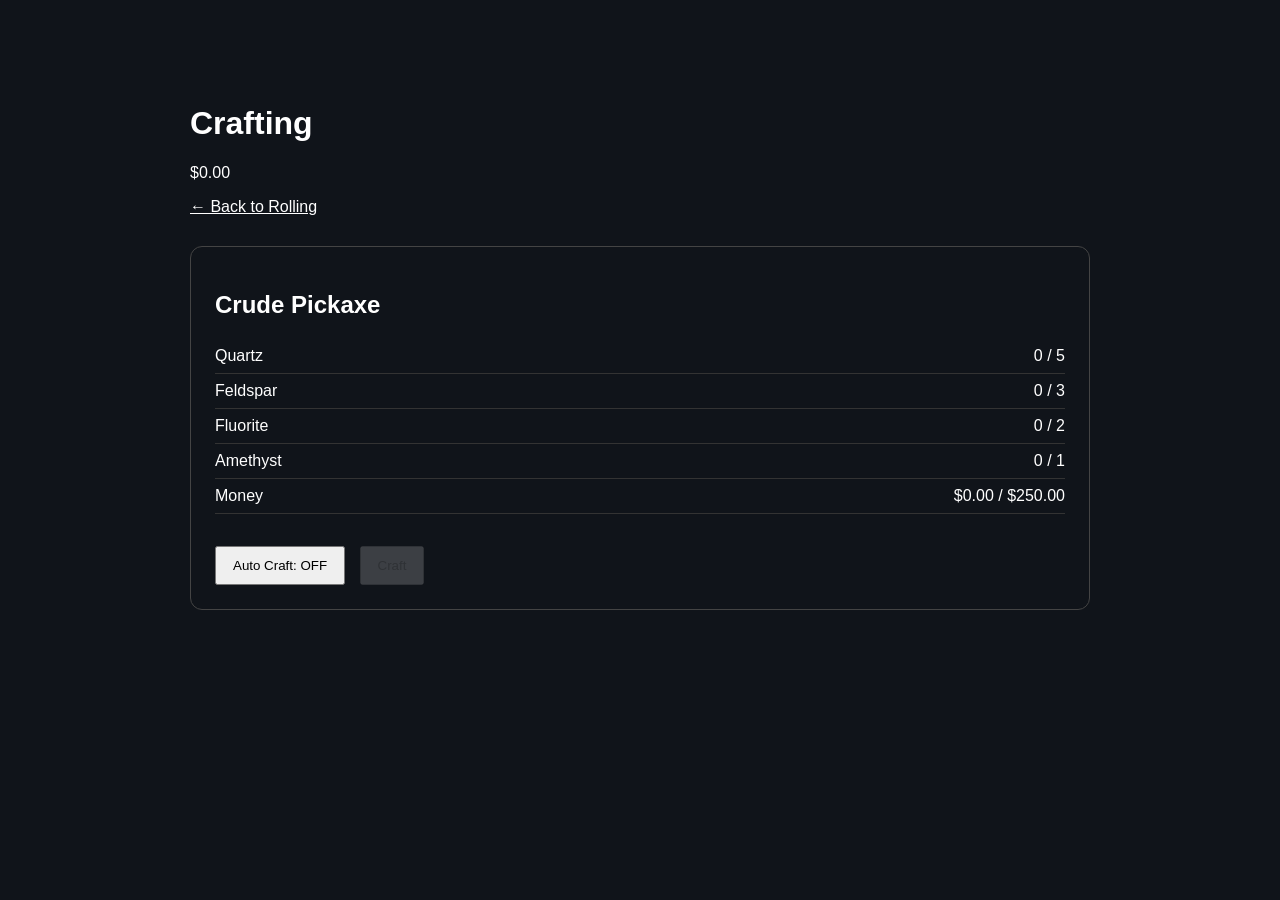
==== crafting/index.html @ 13b70d7c "fixed fetching bugs" ====
<!DOCTYPE html>
<html lang="en">
<head>
  <meta charset="UTF-8">
  <meta name="viewport" content="width=device-width, initial-scale=1.0">
  <title>Crafting - Gem Incremental</title>
  <link rel="stylesheet" href="/crafting/crafting.css">
</head>

<body>
  <main class="crafting-page">
    <h1>Crafting</h1>

    <p id="money">$0.00</p>

    <a href="/">← Back to Rolling</a>

    <div id="recipeList" class="recipe-list"></div>
  </main>

  <script type="module" src="/crafting/crafting.js"></script>
</body>
</html>
---- crafting/crafting.css ----
body {
  margin: 0;
  font-family: Arial, sans-serif;
  background: #10141a;
  color: white;
}

.crafting-page {
  max-width: 900px;
  margin: 60px auto;
  padding: 24px;
}

.crafting-page a {
  color: white;
}

.recipe-list {
  margin-top: 30px;
}

.recipe-card {
  border: 1px solid #444;
  border-radius: 12px;
  padding: 24px;
  margin-bottom: 20px;
}

.requirements {
  margin: 20px 0;
}

.requirement {
  display: flex;
  justify-content: space-between;
  padding: 8px 0;
  border-bottom: 1px solid #333;
}

.recipe-card button {
  margin-right: 10px;
  margin-top: 12px;
  padding: 10px 16px;
  cursor: pointer;
}

.craft-button:disabled {
  cursor: not-allowed;
  opacity: 0.5;
}
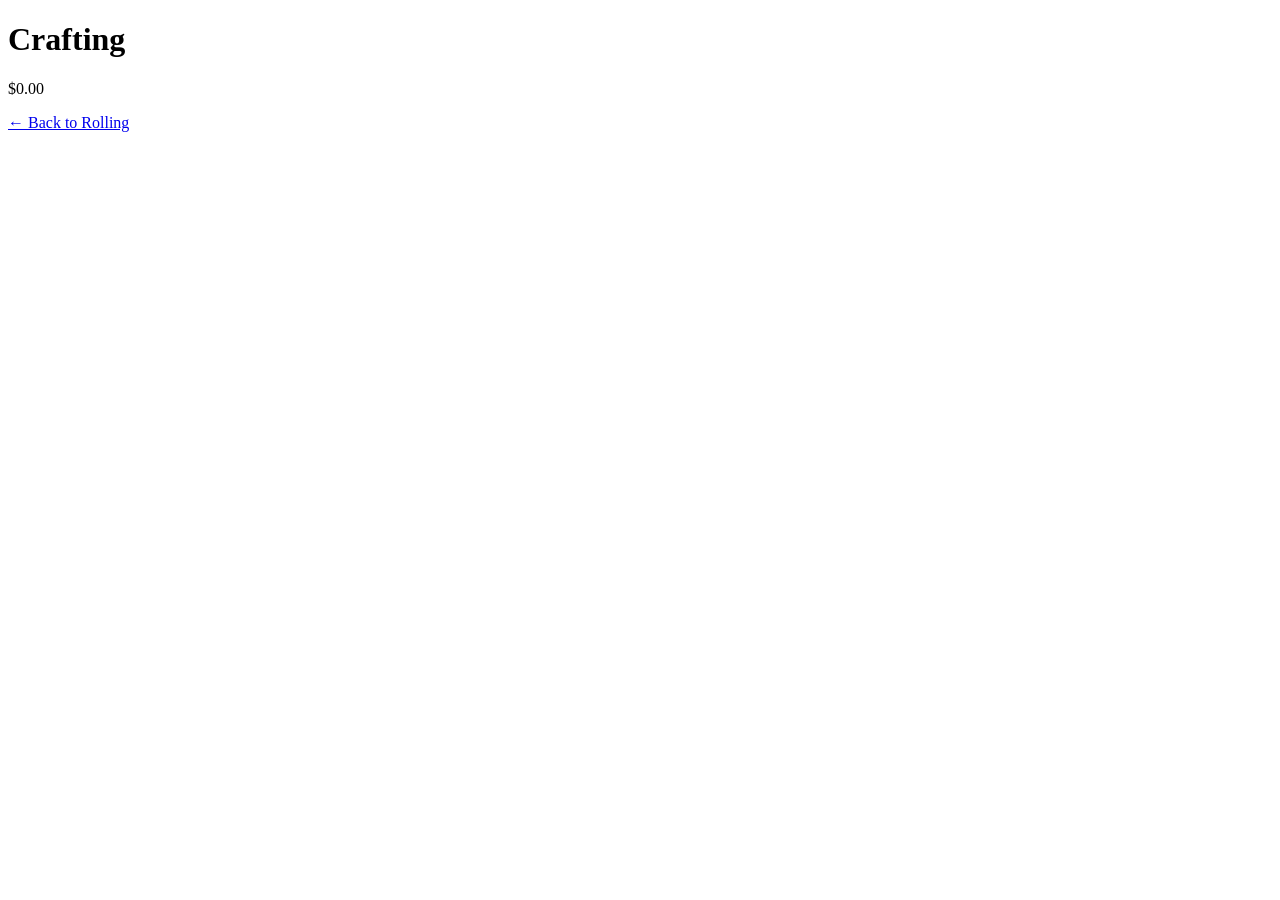
==== commit 15964e6b: "URL fixes again" ====
--- a/crafting/index.html
+++ b/crafting/index.html
@@ -3,8 +3,9 @@
 <head>
   <meta charset="UTF-8">
   <meta name="viewport" content="width=device-width, initial-scale=1.0">
+  <link rel="icon" type="image/x-icon" href="../src/assets/favicon.ico">
   <title>Crafting - Gem Incremental</title>
-  <link rel="stylesheet" href="/crafting/crafting.css">
+  <link rel="stylesheet" href="./crafting/crafting.css">
 </head>
 
 <body>
@@ -13,11 +14,11 @@
 
     <p id="money">$0.00</p>
 
-    <a href="/">← Back to Rolling</a>
+    <a href="../index.html">← Back to Rolling</a>
 
     <div id="recipeList" class="recipe-list"></div>
   </main>
 
-  <script type="module" src="/crafting/crafting.js"></script>
+  <script type="module" src="../crafting.js"></script>
 </body>
 </html>
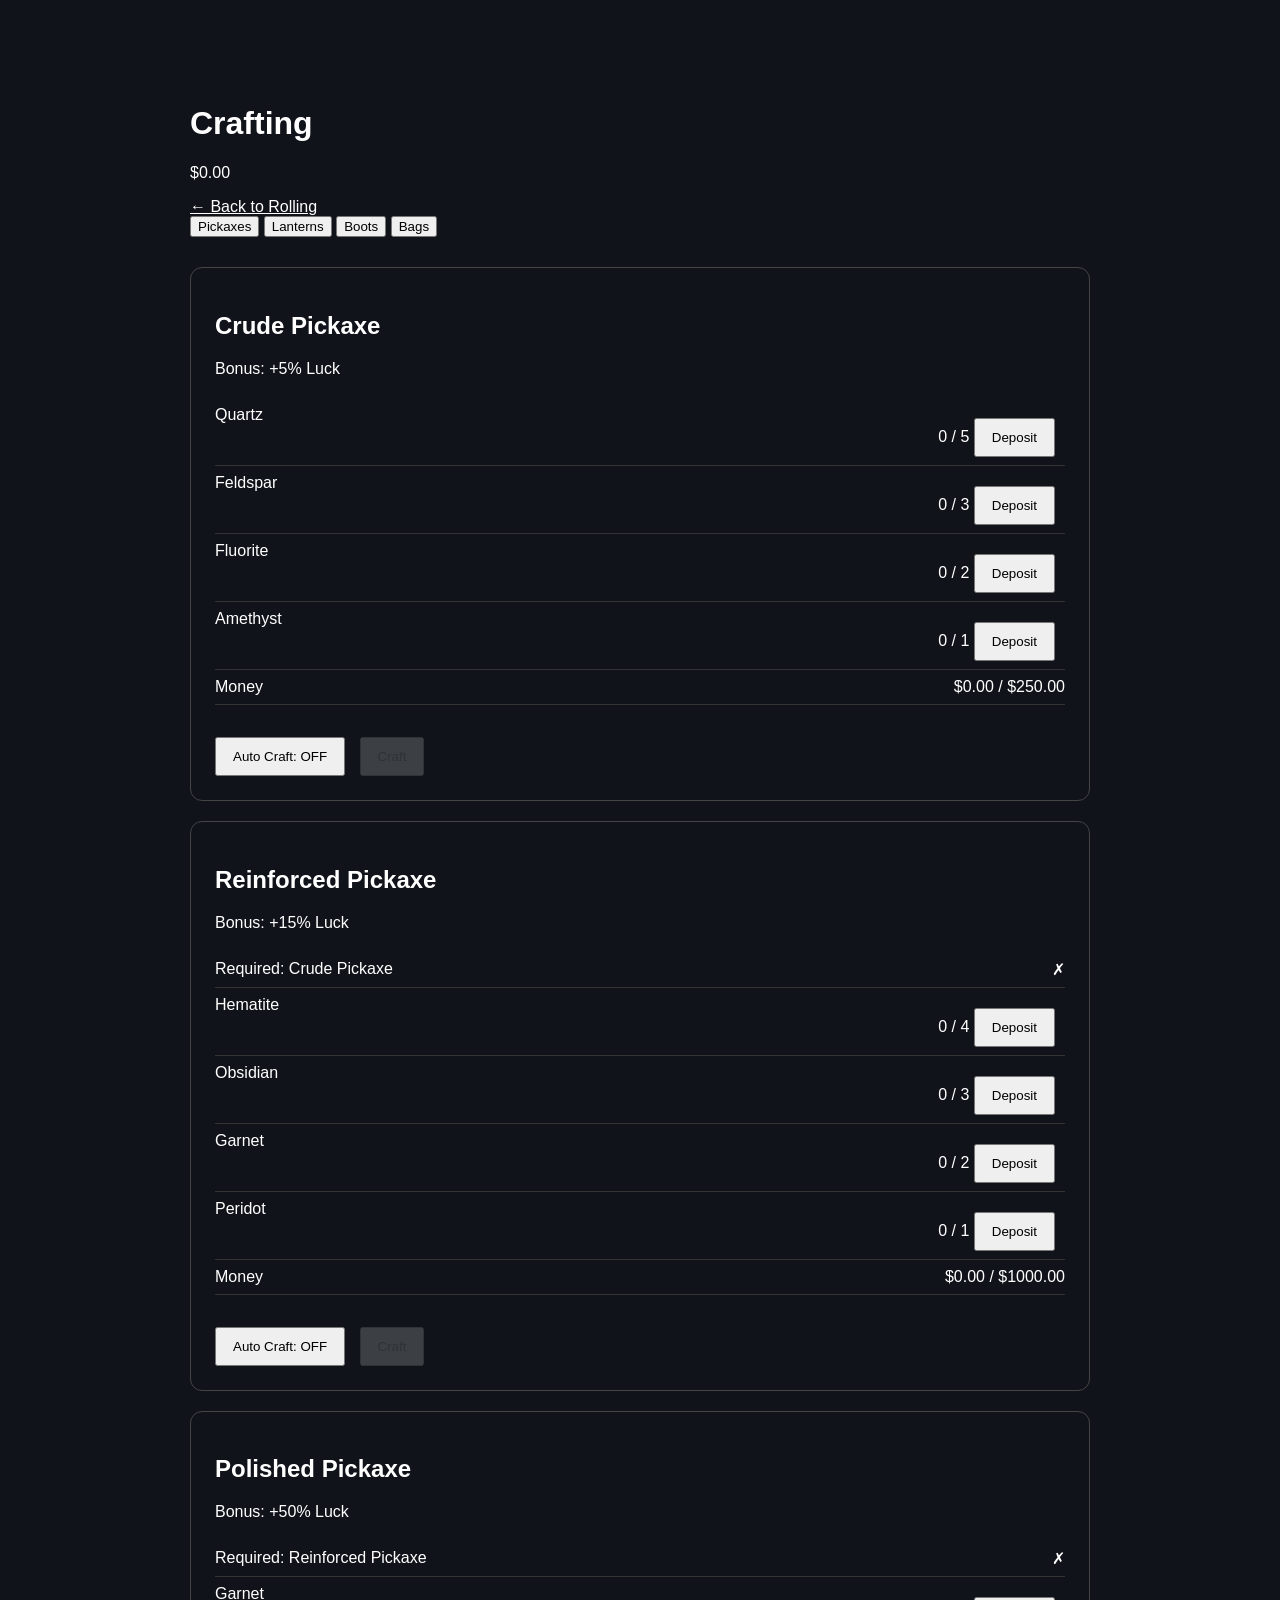
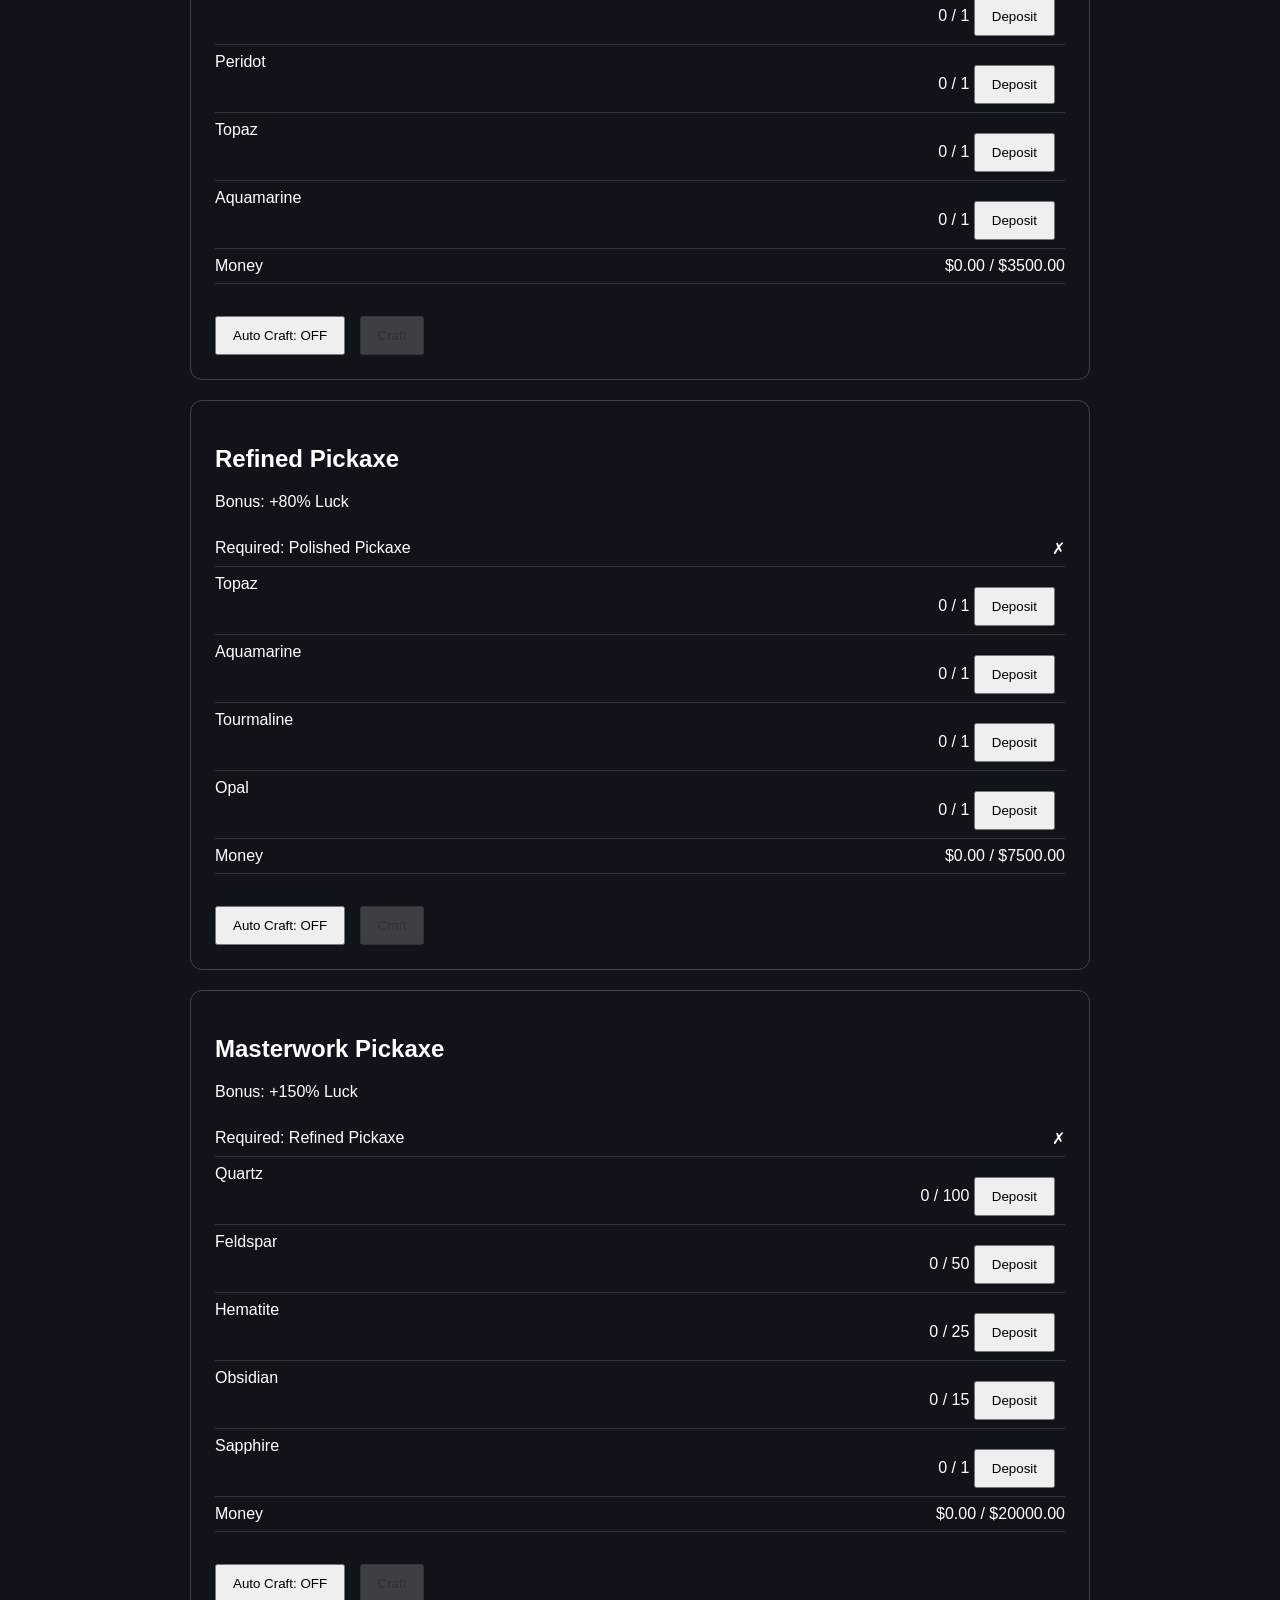
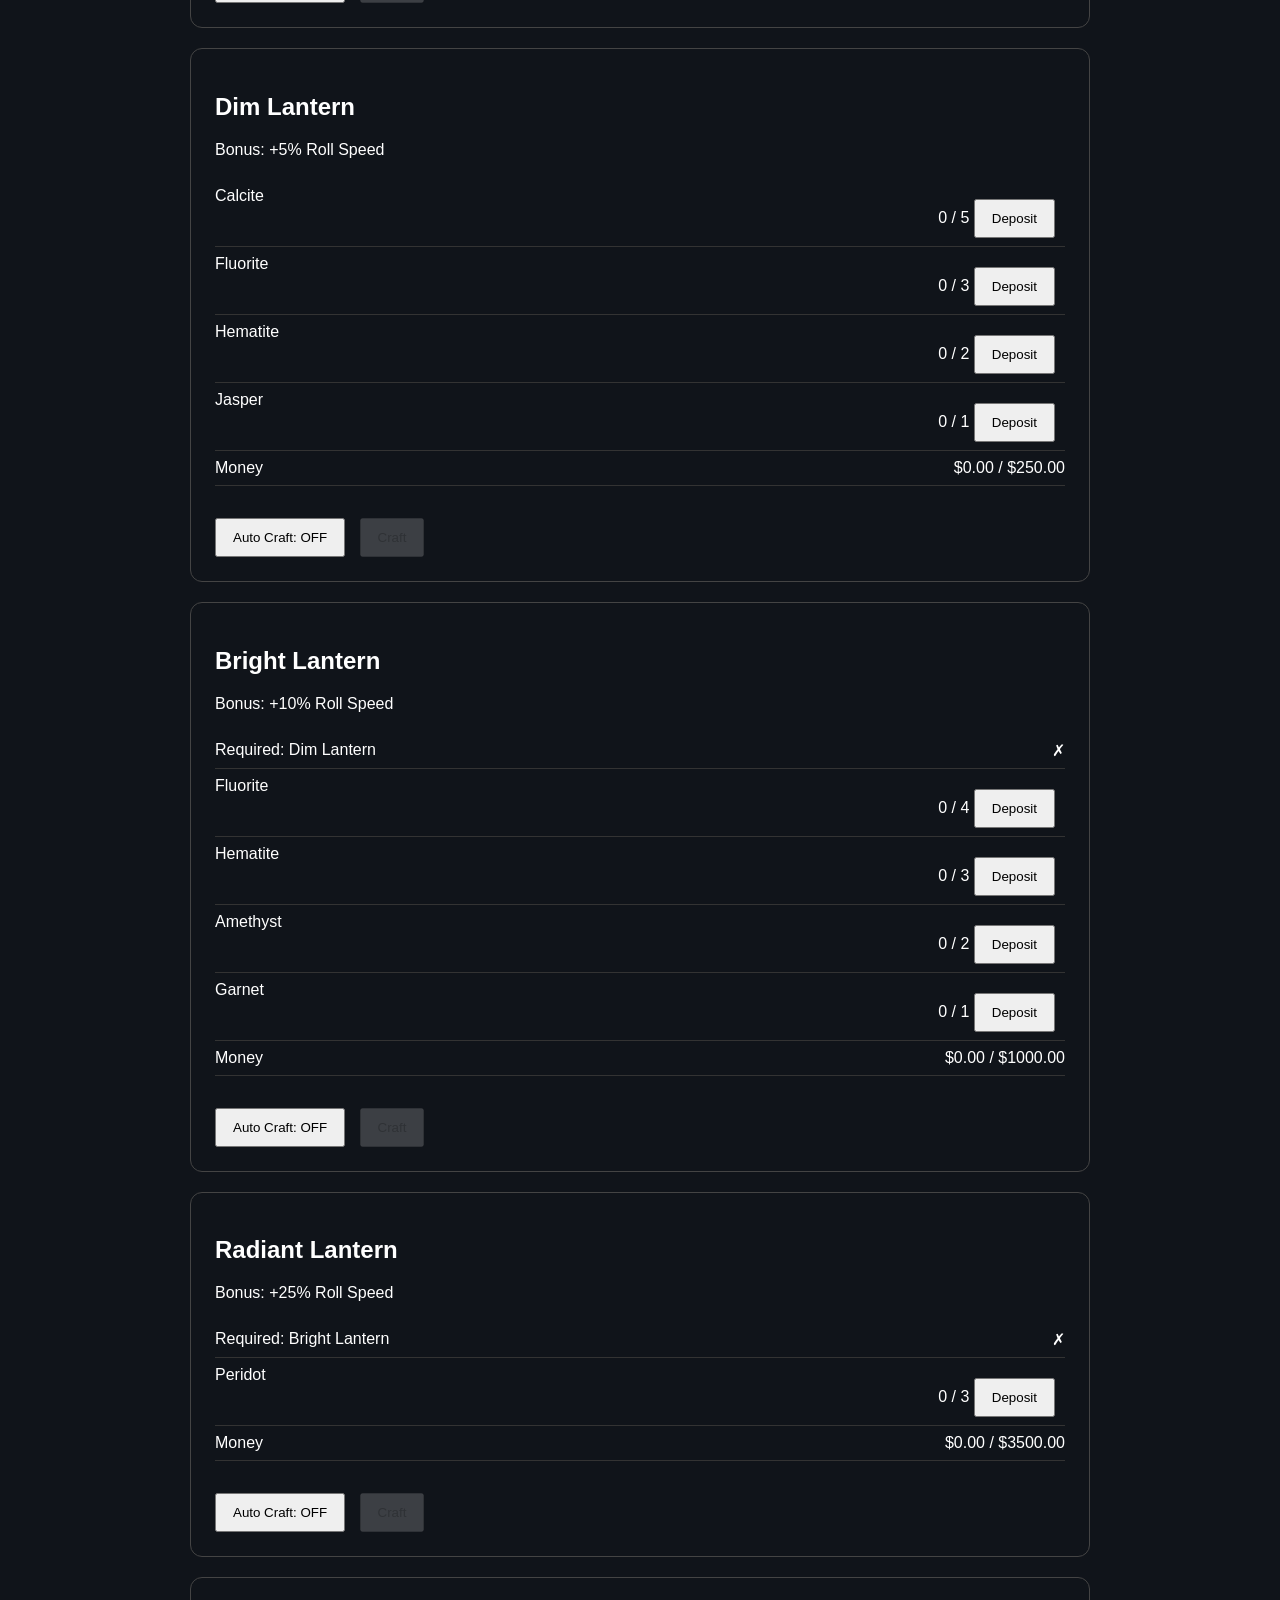
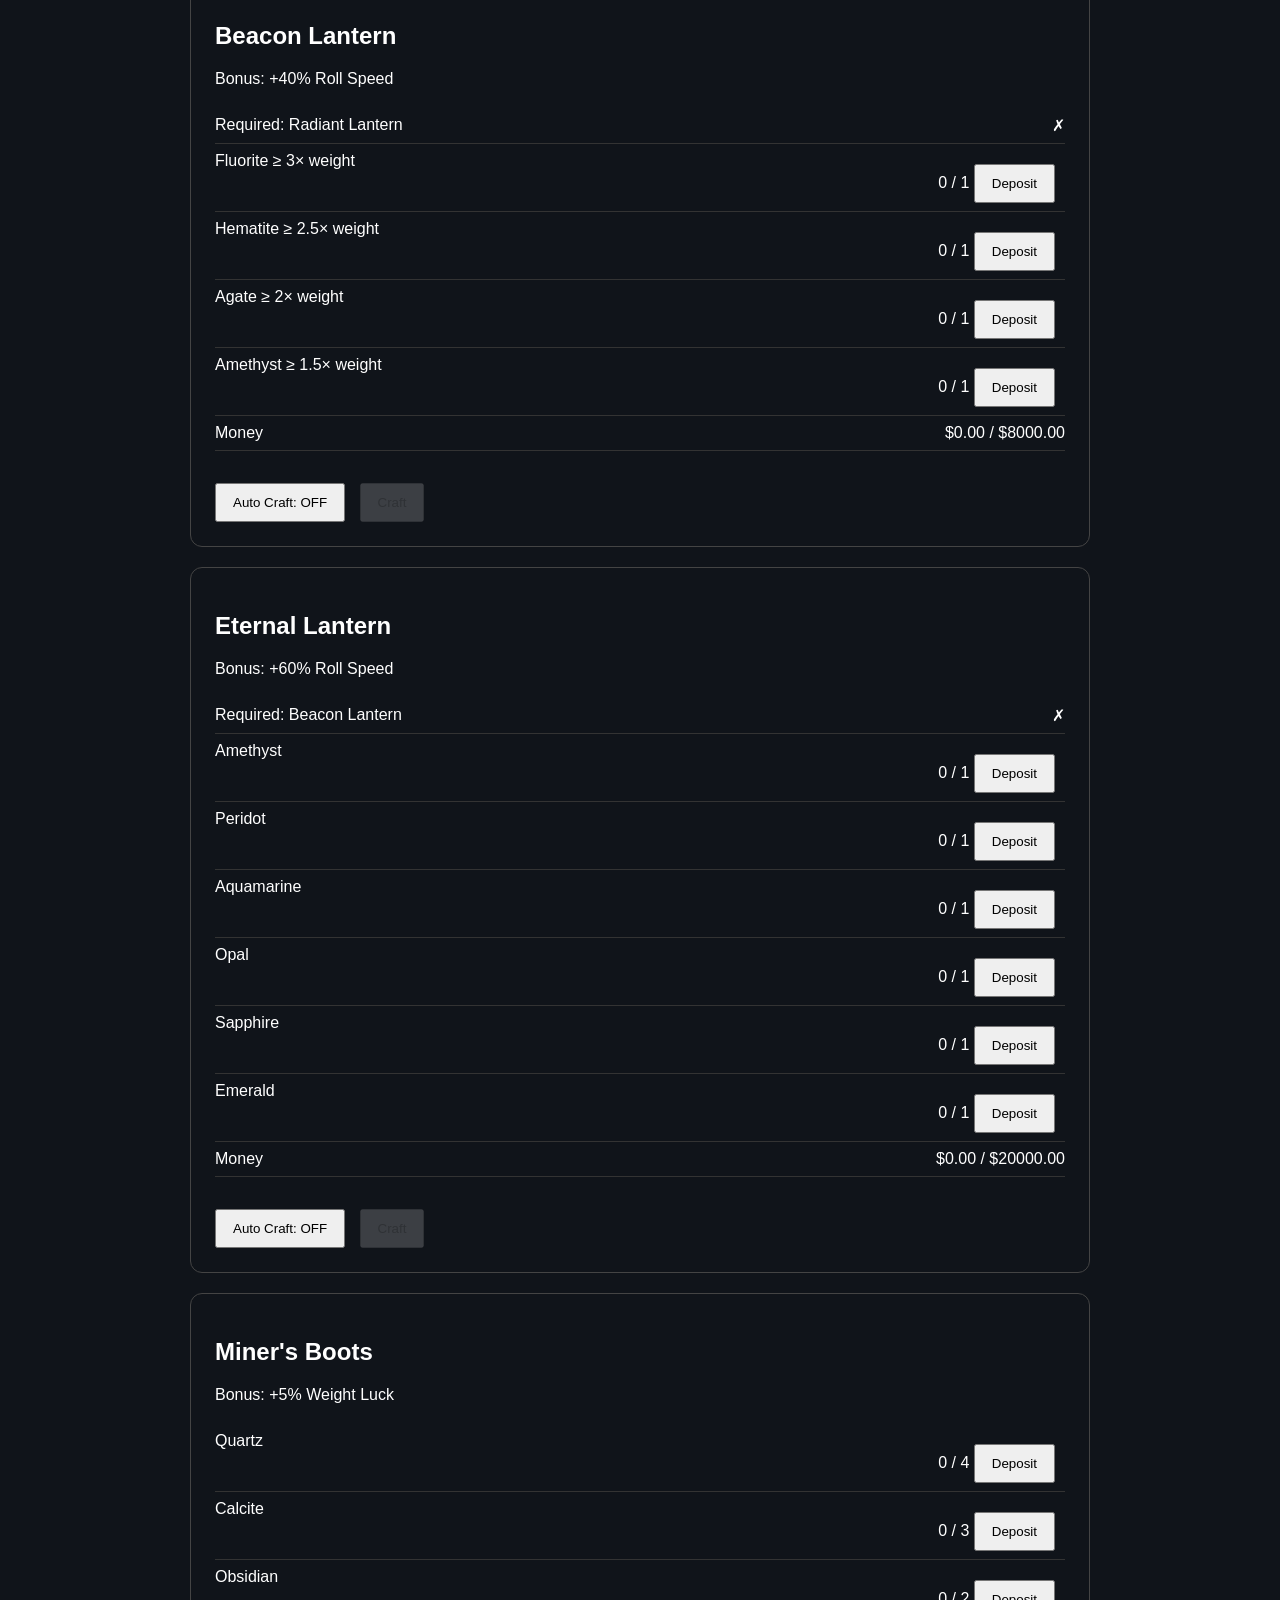
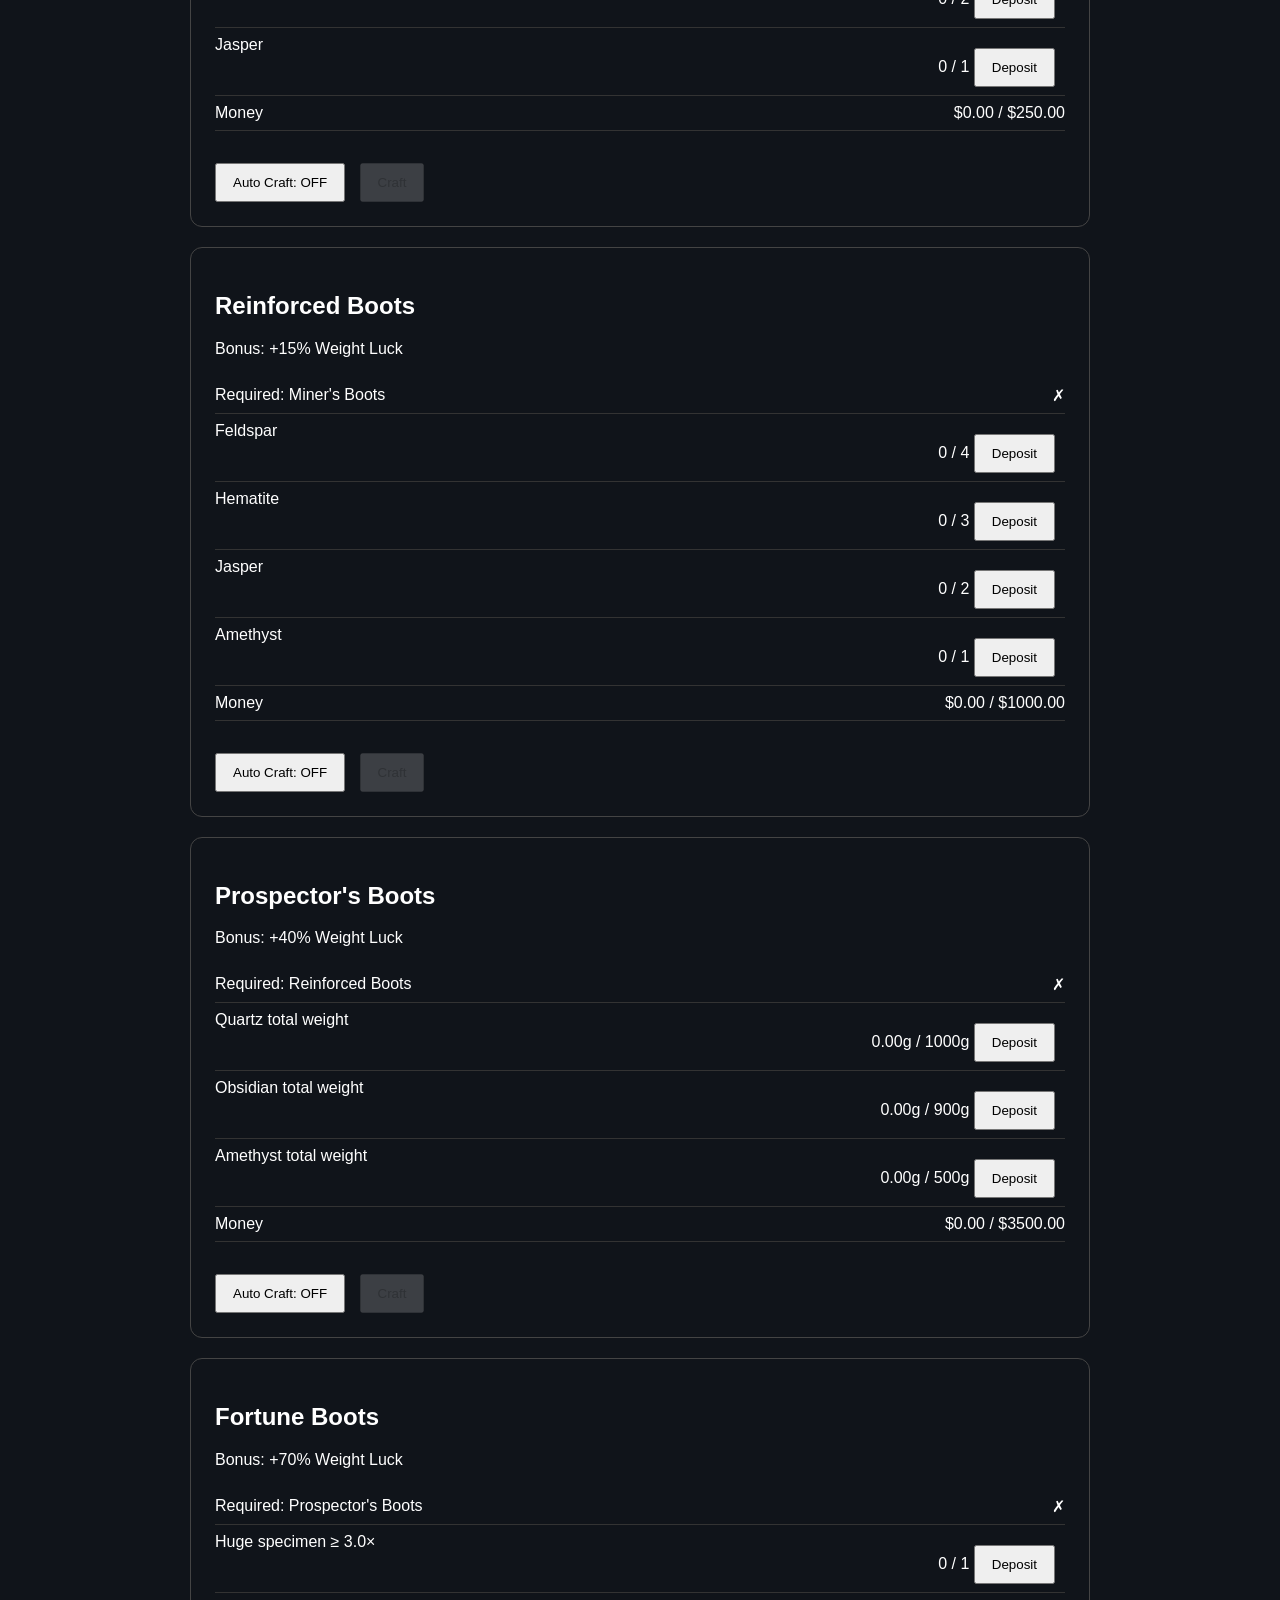
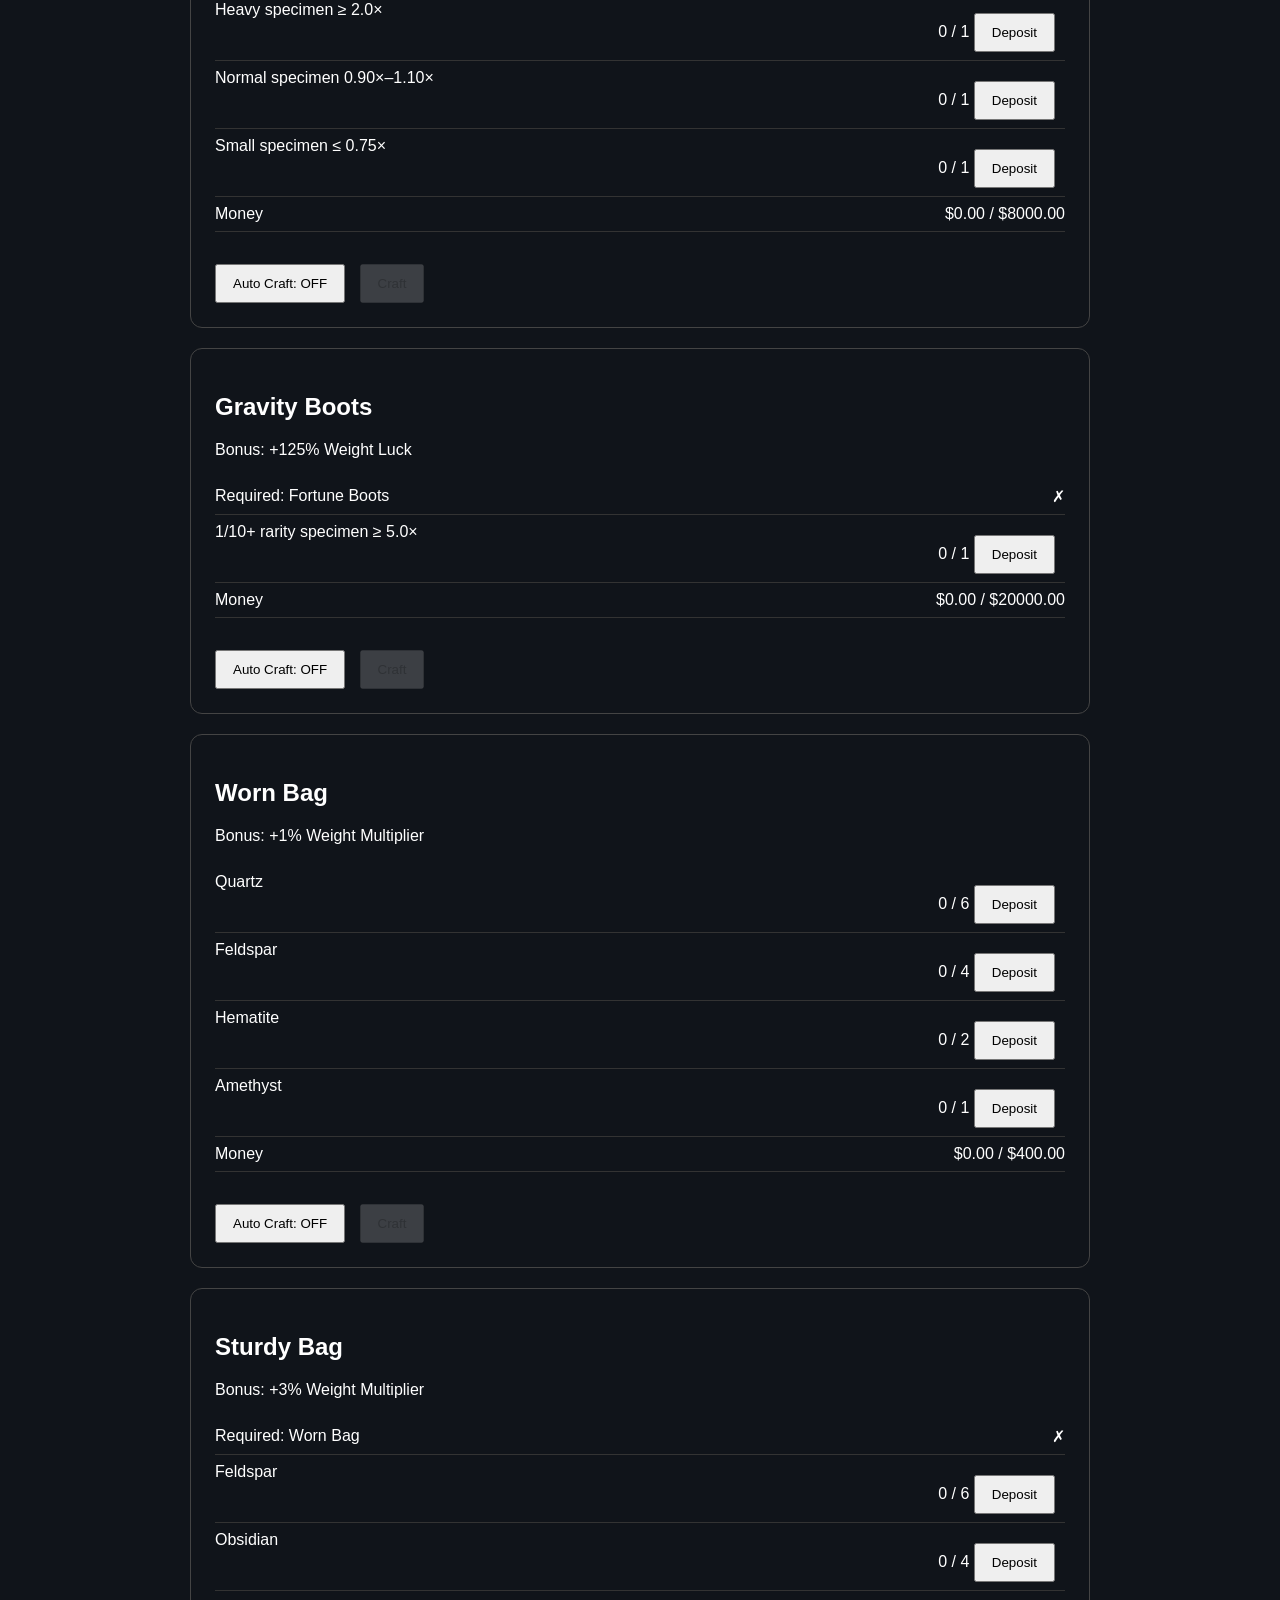
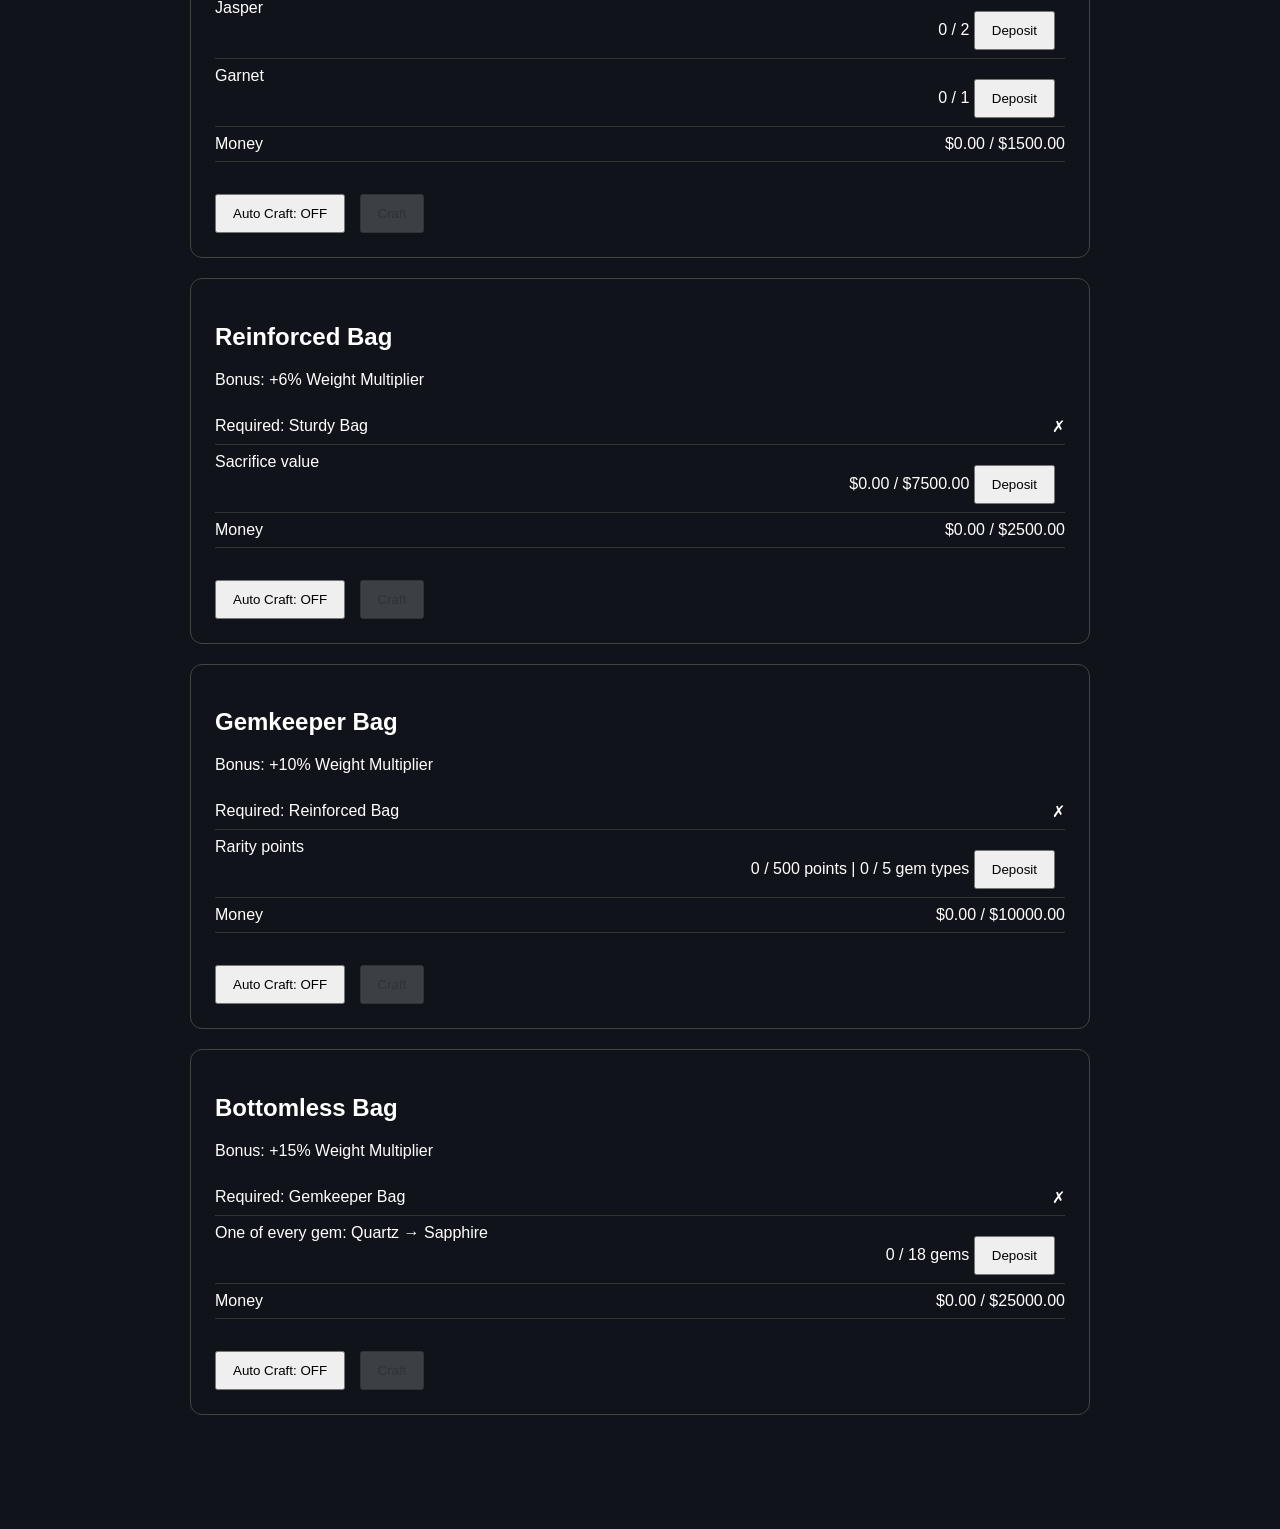
==== commit aa97352f: "button to navigate crafting" ====
--- a/crafting/index.html
+++ b/crafting/index.html
@@ -3,9 +3,8 @@
 <head>
   <meta charset="UTF-8">
   <meta name="viewport" content="width=device-width, initial-scale=1.0">
-  <link rel="icon" type="image/x-icon" href="../src/assets/favicon.ico">
   <title>Crafting - Gem Incremental</title>
-  <link rel="stylesheet" href="./crafting/crafting.css">
+  <link rel="stylesheet" href="/crafting/crafting.css">
 </head>
 
 <body>
@@ -14,11 +13,31 @@
 
     <p id="money">$0.00</p>
 
-    <a href="../index.html">← Back to Rolling</a>
+    <a href="/">← Back to Rolling</a>
+
+    <div class="crafting-tabs">
+      <button class="crafting-tab active" data-category="pickaxe">
+        Pickaxes
+      </button>
+    
+      <button class="crafting-tab" data-category="lantern">
+        Lanterns
+      </button>
+    
+      <button class="crafting-tab" data-category="boots">
+        Boots
+      </button>
+    
+      <button class="crafting-tab" data-category="bag">
+        Bags
+      </button>
+    </div>
+  
+  <div id="recipeList" class="recipe-list"></div>
 
     <div id="recipeList" class="recipe-list"></div>
   </main>
 
-  <script type="module" src="../crafting.js"></script>
+  <script type="module" src="/crafting/crafting.js"></script>
 </body>
 </html>
--- a/crafting/crafting.css
+++ b/crafting/crafting.css
@@ -0,0 +1,50 @@
+body {
+  margin: 0;
+  font-family: Arial, sans-serif;
+  background: #10141a;
+  color: white;
+}
+
+.crafting-page {
+  max-width: 900px;
+  margin: 60px auto;
+  padding: 24px;
+}
+
+.crafting-page a {
+  color: white;
+}
+
+.recipe-list {
+  margin-top: 30px;
+}
+
+.recipe-card {
+  border: 1px solid #444;
+  border-radius: 12px;
+  padding: 24px;
+  margin-bottom: 20px;
+}
+
+.requirements {
+  margin: 20px 0;
+}
+
+.requirement {
+  display: flex;
+  justify-content: space-between;
+  padding: 8px 0;
+  border-bottom: 1px solid #333;
+}
+
+.recipe-card button {
+  margin-right: 10px;
+  margin-top: 12px;
+  padding: 10px 16px;
+  cursor: pointer;
+}
+
+.craft-button:disabled {
+  cursor: not-allowed;
+  opacity: 0.5;
+}
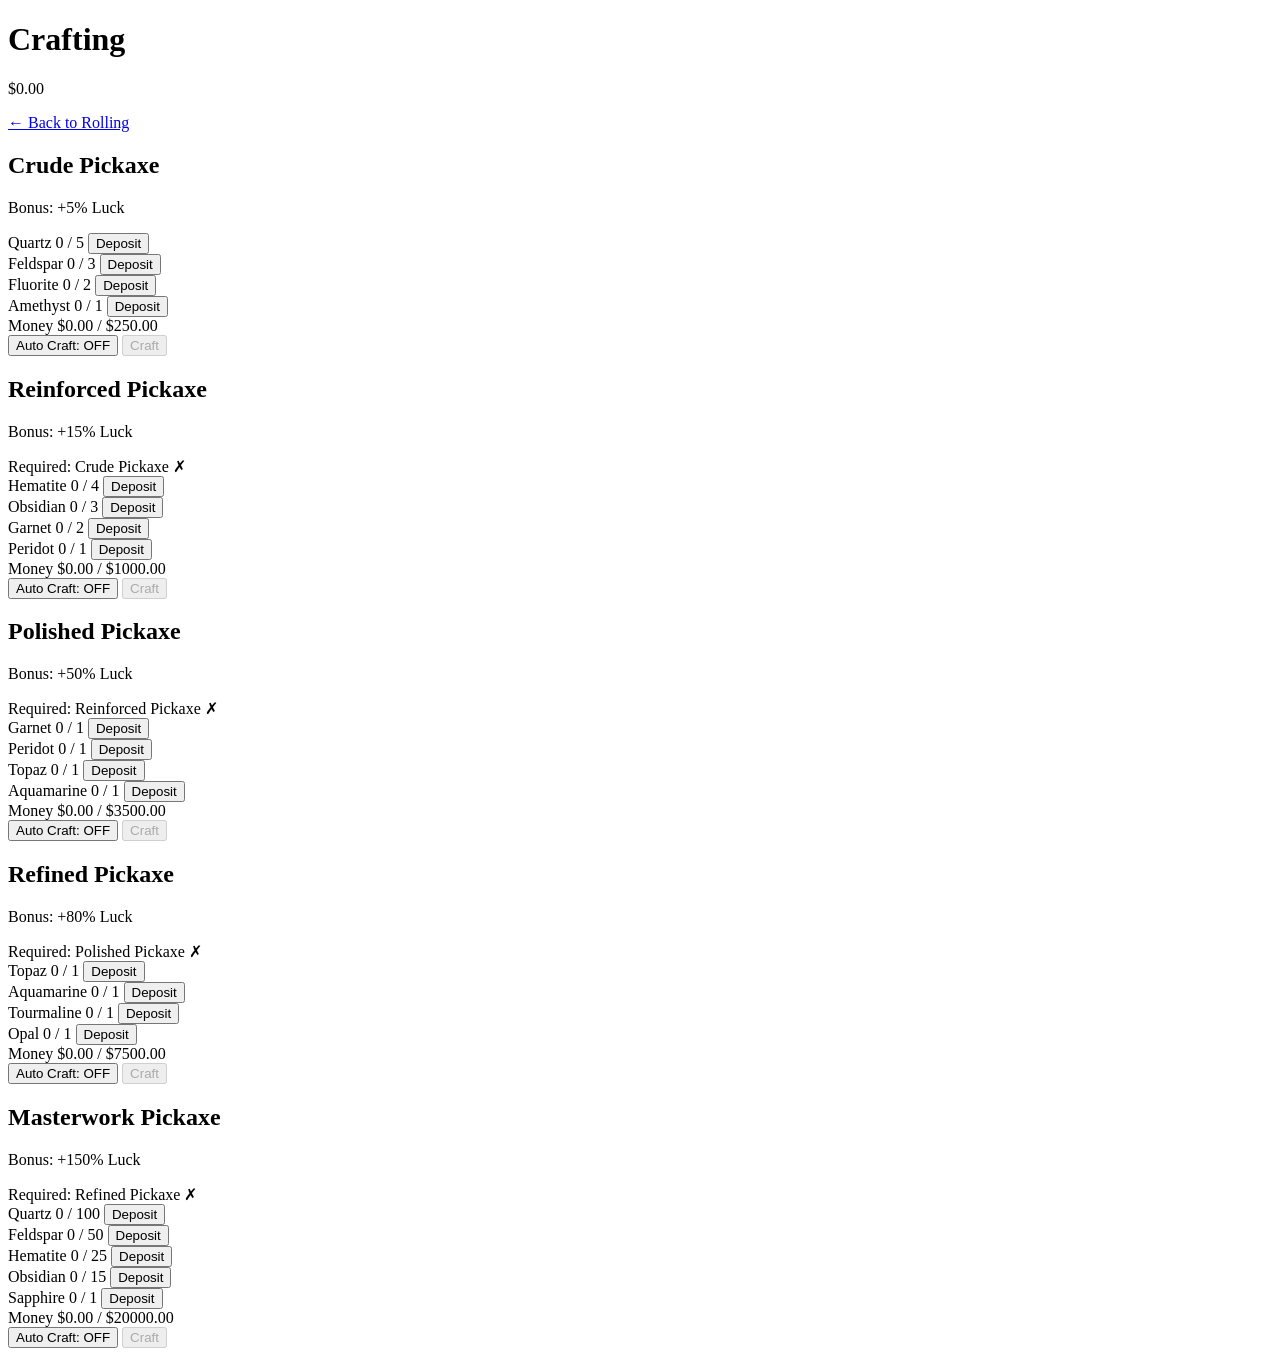
==== commit 11c04c48: "Fix typo" ====
--- a/crafting/index.html
+++ b/crafting/index.html
@@ -3,8 +3,9 @@
 <head>
   <meta charset="UTF-8">
   <meta name="viewport" content="width=device-width, initial-scale=1.0">
+  <link rel="icon" type="image/x-icon" href="../src/assets/favicon.ico">
   <title>Crafting - Gem Incremental</title>
-  <link rel="stylesheet" href="/crafting/crafting.css">
+  <link rel="stylesheet" href="./crafting/crafting.css">
 </head>
 
 <body>
@@ -13,31 +14,11 @@
 
     <p id="money">$0.00</p>
 
-    <a href="/">← Back to Rolling</a>
-
-    <div class="crafting-tabs">
-      <button class="crafting-tab active" data-category="pickaxe">
-        Pickaxes
-      </button>
-    
-      <button class="crafting-tab" data-category="lantern">
-        Lanterns
-      </button>
-    
-      <button class="crafting-tab" data-category="boots">
-        Boots
-      </button>
-    
-      <button class="crafting-tab" data-category="bag">
-        Bags
-      </button>
-    </div>
-  
-  <div id="recipeList" class="recipe-list"></div>
+    <a href="../index.html">← Back to Rolling</a>
 
     <div id="recipeList" class="recipe-list"></div>
   </main>
 
-  <script type="module" src="/crafting/crafting.js"></script>
+  <script type="module" src="../crafting/crafting.js"></script>
 </body>
 </html>
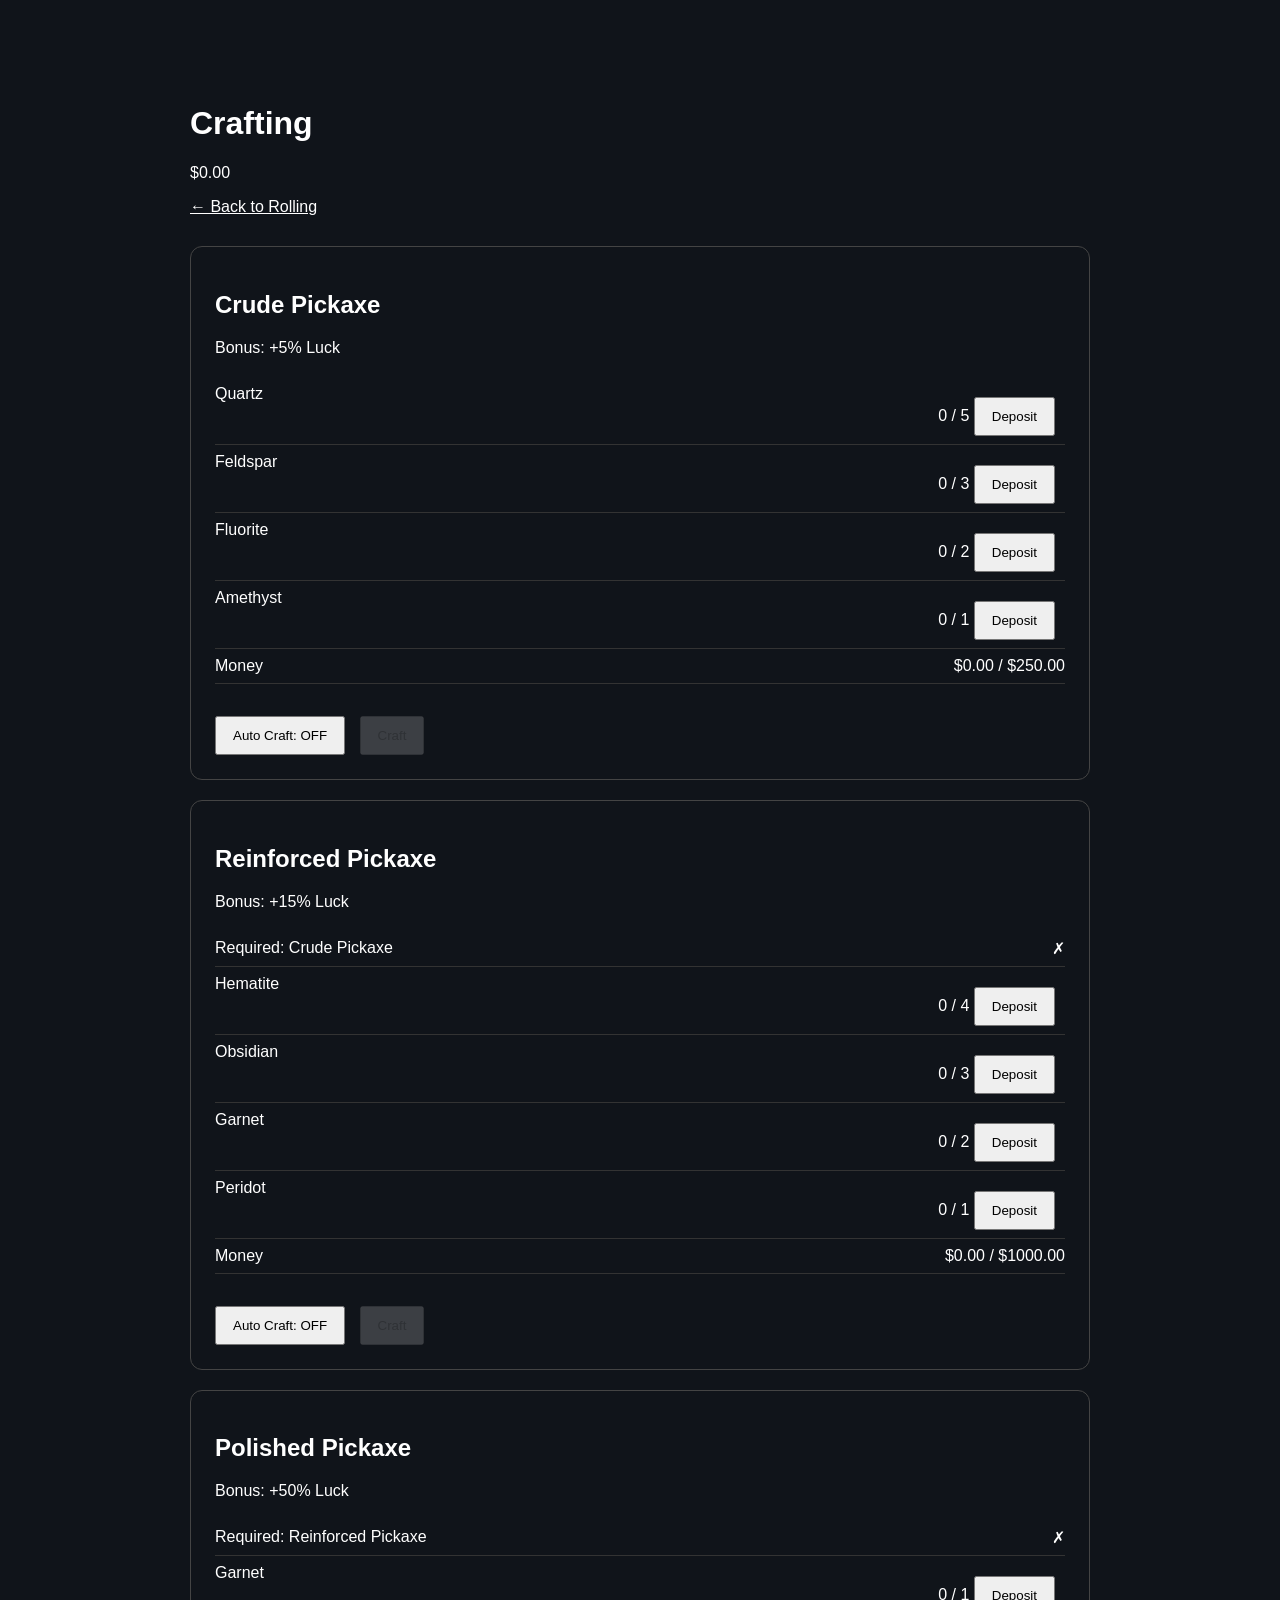
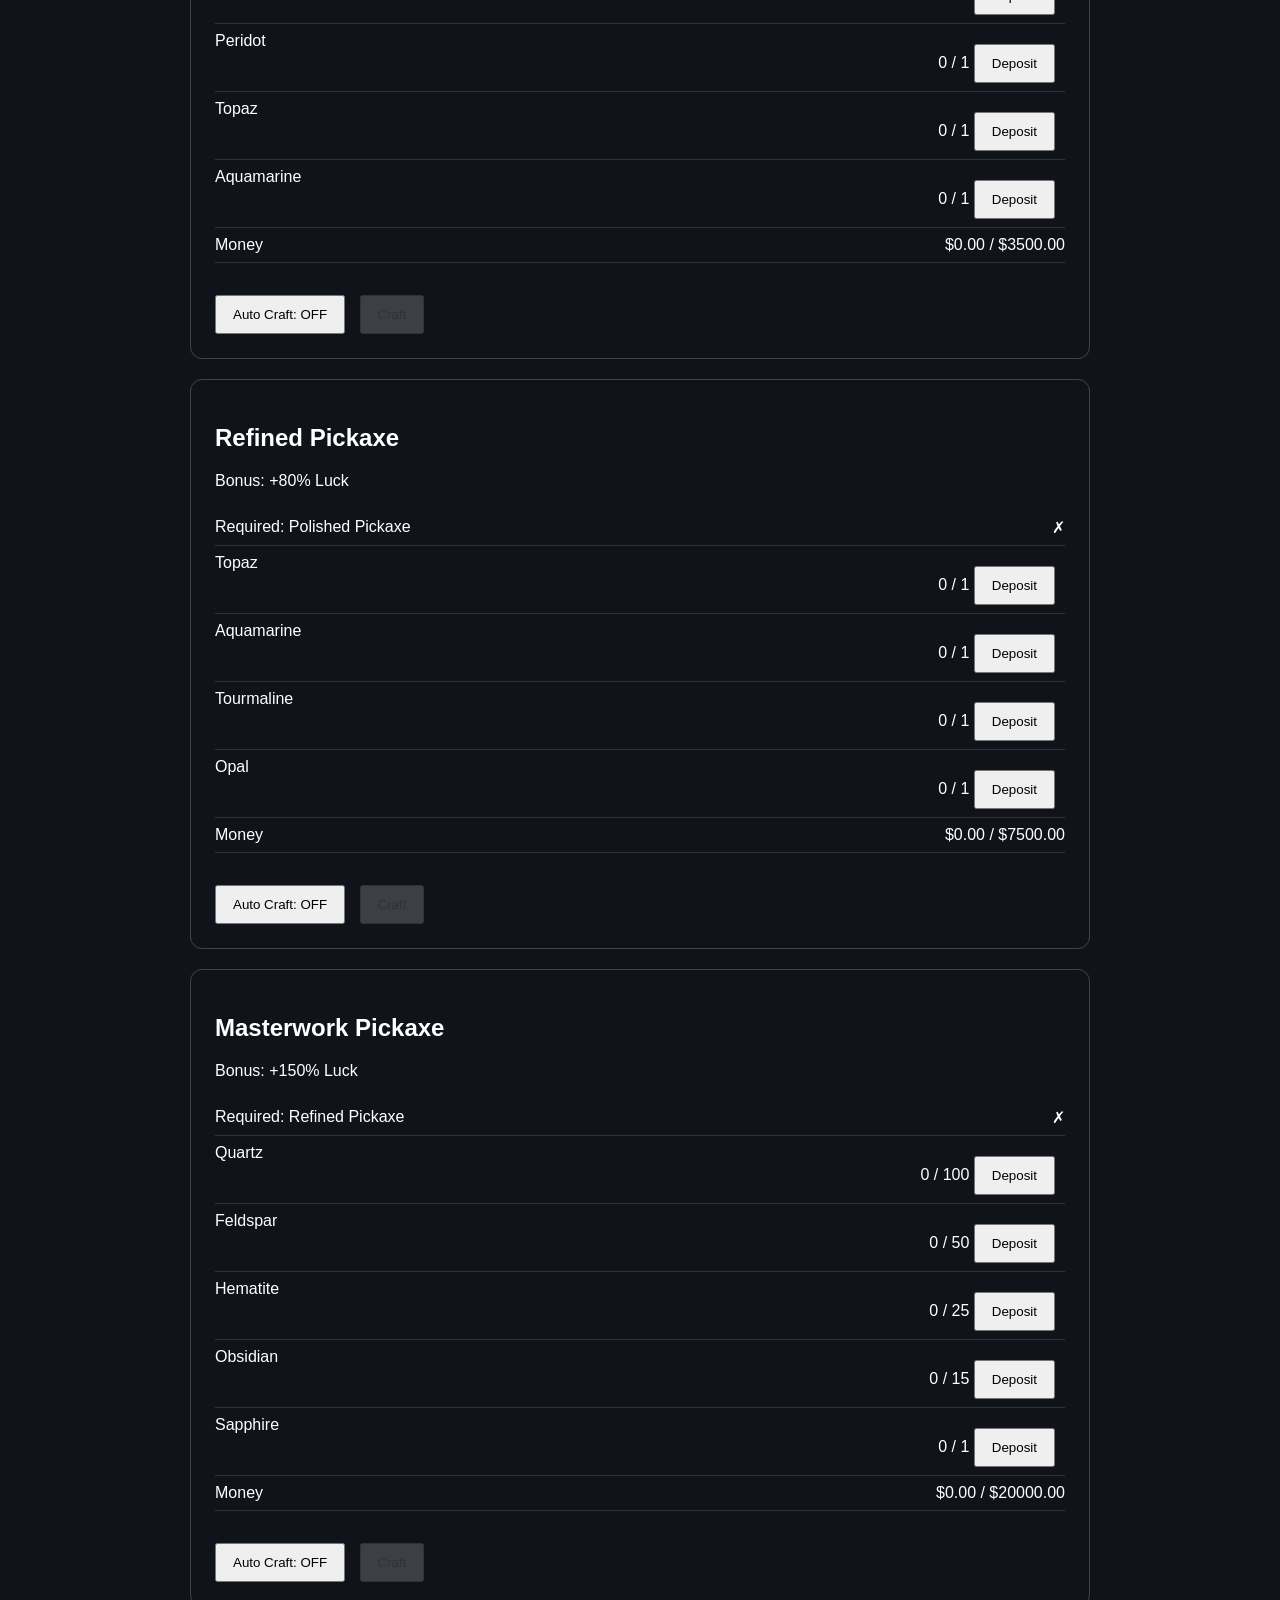
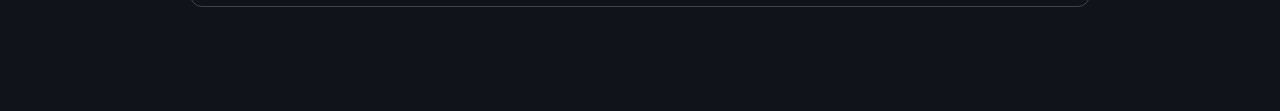
==== commit 2c7af975: "Update index.html" ====
--- a/crafting/index.html
+++ b/crafting/index.html
@@ -5,7 +5,7 @@
   <meta name="viewport" content="width=device-width, initial-scale=1.0">
   <link rel="icon" type="image/x-icon" href="../src/assets/favicon.ico">
   <title>Crafting - Gem Incremental</title>
-  <link rel="stylesheet" href="./crafting/crafting.css">
+  <link rel="stylesheet" href="../crafting/crafting.css">
 </head>
 
 <body>
--- a/crafting/crafting.css
+++ b/crafting/crafting.css
@@ -0,0 +1,68 @@
+body {
+  margin: 0;
+  font-family: Arial, sans-serif;
+  background: #10141a;
+  color: white;
+}
+
+.crafting-page {
+  max-width: 900px;
+  margin: 60px auto;
+  padding: 24px;
+}
+
+.crafting-page a {
+  color: white;
+}
+
+.recipe-list {
+  margin-top: 30px;
+}
+
+.recipe-card {
+  border: 1px solid #444;
+  border-radius: 12px;
+  padding: 24px;
+  margin-bottom: 20px;
+}
+
+.requirements {
+  margin: 20px 0;
+}
+
+.requirement {
+  display: flex;
+  justify-content: space-between;
+  padding: 8px 0;
+  border-bottom: 1px solid #333;
+}
+
+.recipe-card button {
+  margin-right: 10px;
+  margin-top: 12px;
+  padding: 10px 16px;
+  cursor: pointer;
+}
+
+.craft-button:disabled {
+  cursor: not-allowed;
+  opacity: 0.5;
+}
+
+.crafting-tabs {
+  display: flex;
+  gap: 10px;
+  margin-top: 30px;
+  margin-bottom: 30px;
+  flex-wrap: wrap;
+}
+
+.crafting-tab {
+  padding: 12px 20px;
+  cursor: pointer;
+  font-size: 16px;
+}
+
+.crafting-tab.active {
+  font-weight: bold;
+}
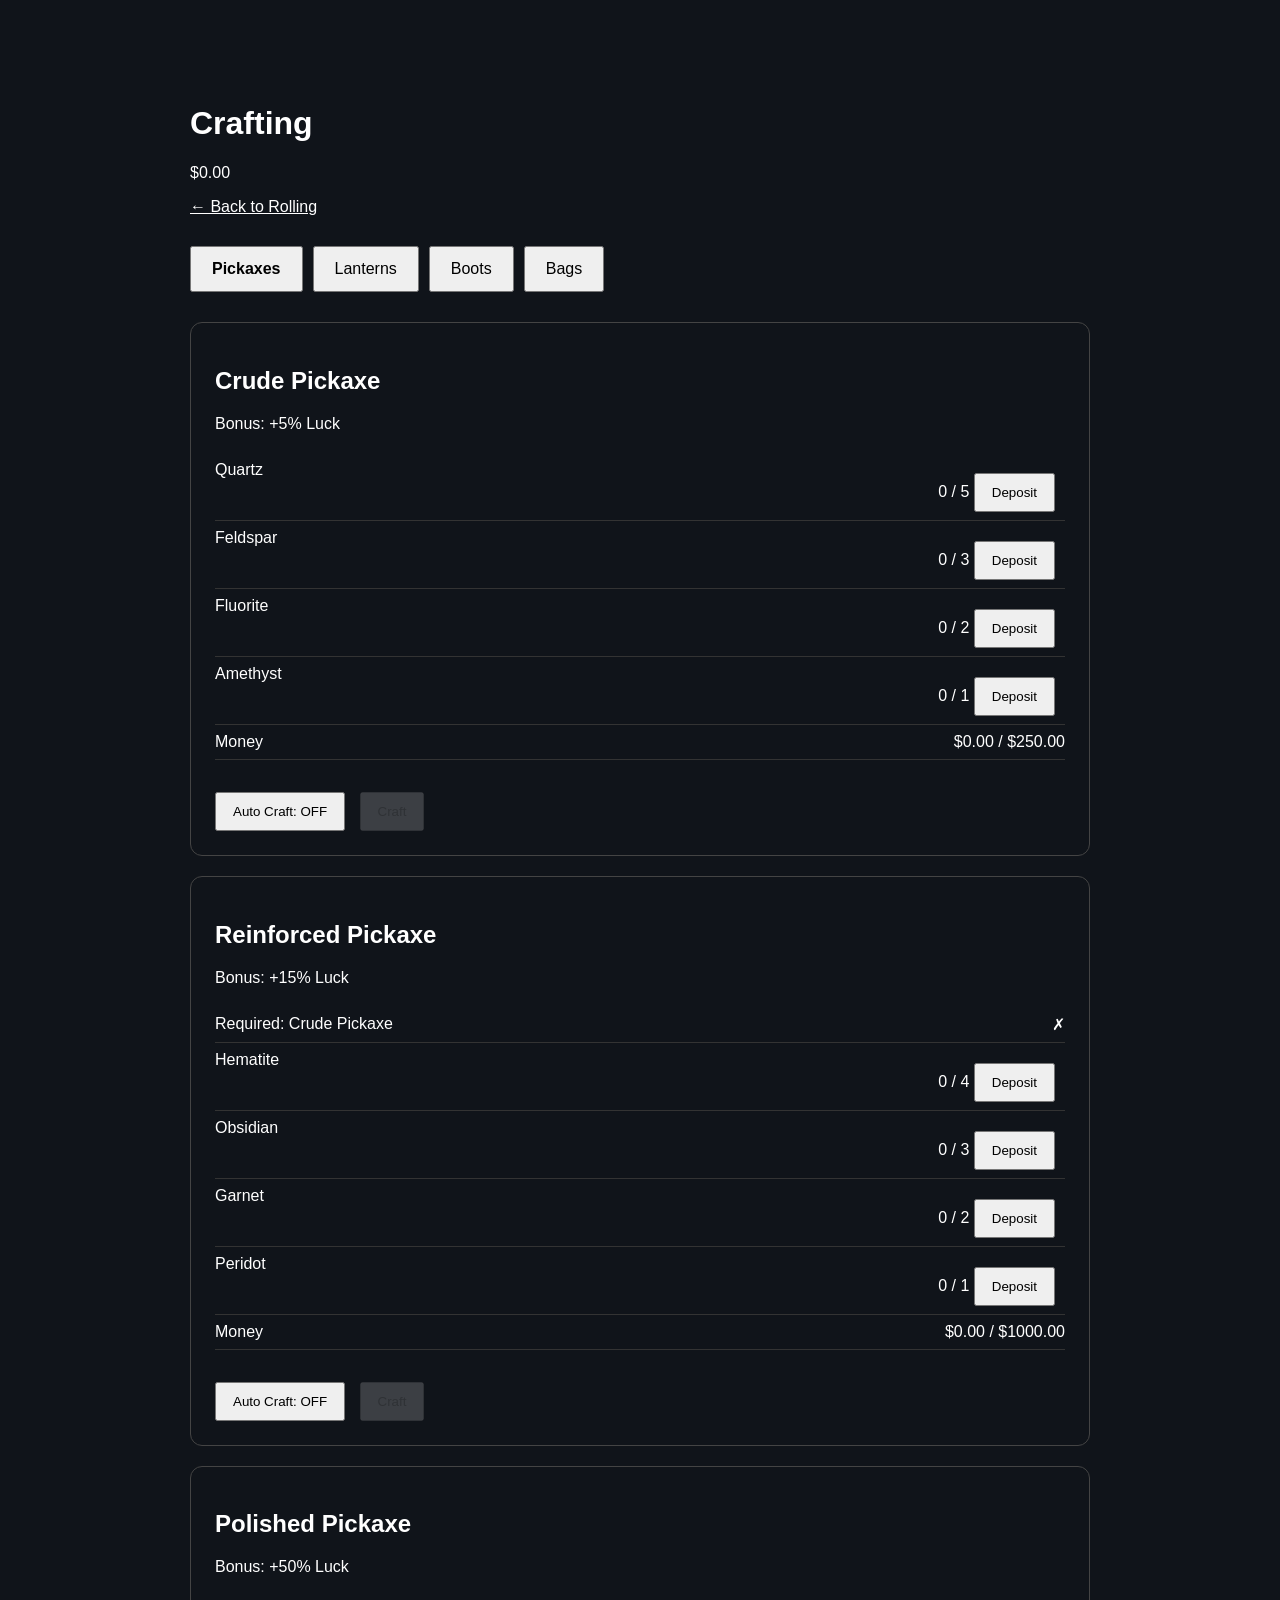
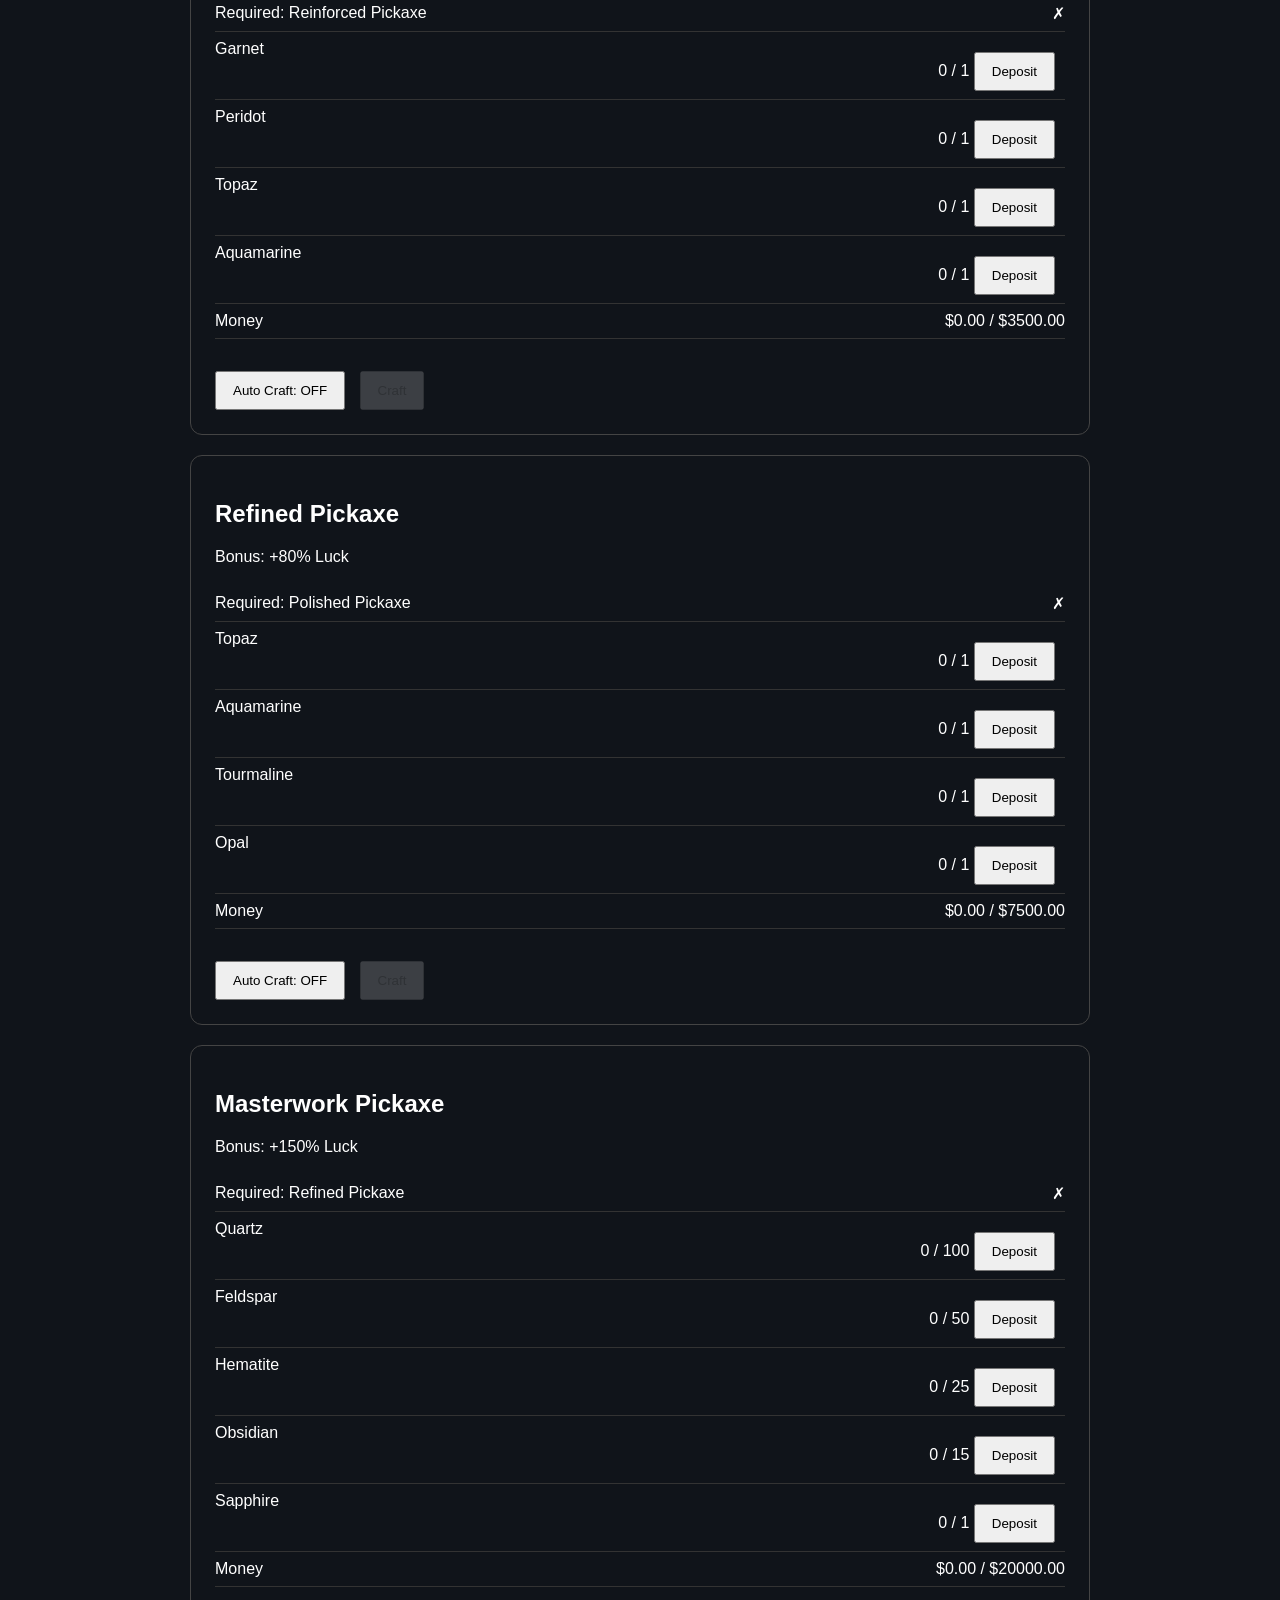
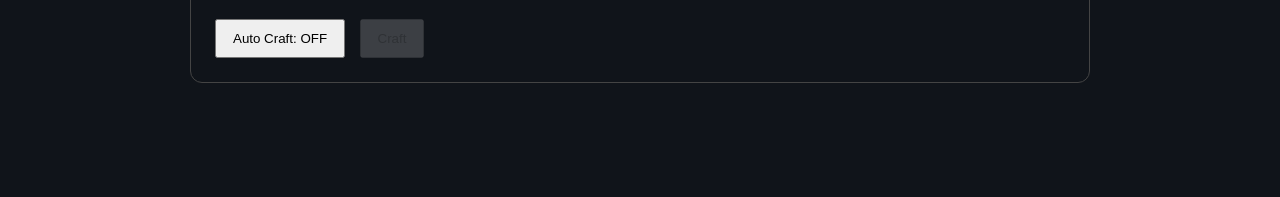
==== commit 7e4a23ad: "Merge pull request #12 from lankystovegaming-debug/feature/other-equipment Feature/other equipment" ====
--- a/crafting/index.html
+++ b/crafting/index.html
@@ -16,6 +16,26 @@
 
     <a href="../index.html">← Back to Rolling</a>
 
+    <div class="crafting-tabs">
+      <button class="crafting-tab active" data-category="pickaxe">
+        Pickaxes
+      </button>
+    
+      <button class="crafting-tab" data-category="lantern">
+        Lanterns
+      </button>
+    
+      <button class="crafting-tab" data-category="boots">
+        Boots
+      </button>
+    
+      <button class="crafting-tab" data-category="bag">
+        Bags
+      </button>
+    </div>
+  
+  <div id="recipeList" class="recipe-list"></div>
+
     <div id="recipeList" class="recipe-list"></div>
   </main>
 
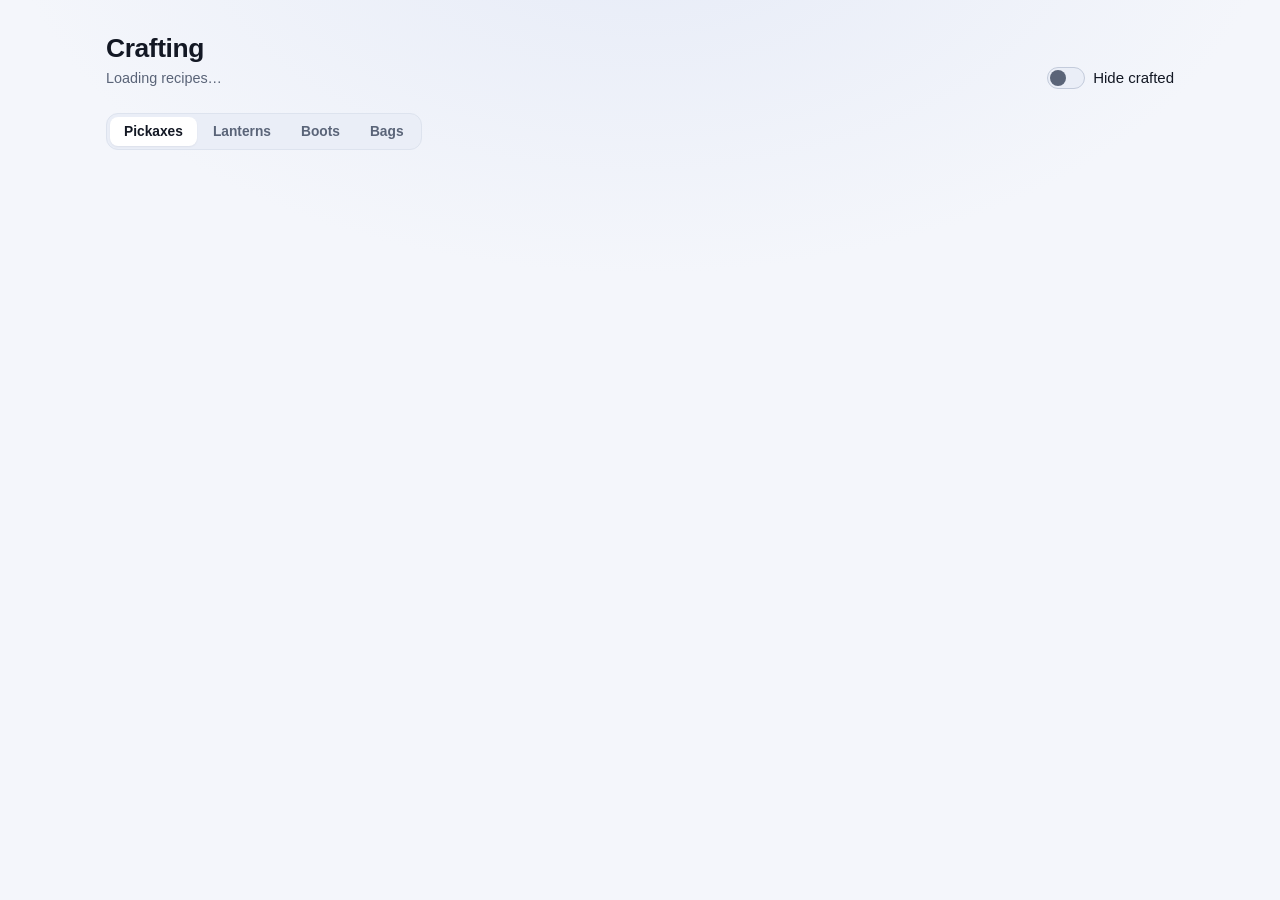
==== commit b4dac097: "Rebuild the front end and fix new-player roll failures Merges the backend branch into main and rebui" ====
--- a/crafting/index.html
+++ b/crafting/index.html
@@ -3,42 +3,98 @@
 <head>
   <meta charset="UTF-8">
   <meta name="viewport" content="width=device-width, initial-scale=1.0">
+  <meta name="color-scheme" content="dark light">
+  <meta name="theme-color" content="#0b0e14">
+  <meta name="description" content="Craft pickaxes, lanterns, boots and bags to improve your rolls.">
+
+  <title>Crafting · Gem Incremental</title>
+
   <link rel="icon" type="image/x-icon" href="../src/assets/favicon.ico">
-  <title>Crafting - Gem Incremental</title>
-  <link rel="stylesheet" href="../crafting/crafting.css">
+  <link rel="stylesheet" href="../src/styles/app.css">
+  <link rel="stylesheet" href="./crafting.css">
+
+  <script>
+    (function () {
+      try {
+        var mode = localStorage.getItem("gemIncremental.theme.mode");
+        var accent = localStorage.getItem("gemIncremental.theme.accent");
+
+        if (["light", "dark", "neon"].indexOf(mode) >= 0) {
+          document.documentElement.setAttribute("data-theme", mode);
+        }
+
+        document.documentElement.setAttribute(
+          "data-accent",
+          accent || "indigo"
+        );
+      } catch (error) {
+        /* localStorage unavailable — defaults apply. */
+      }
+    })();
+  </script>
 </head>
 
 <body>
-  <main class="crafting-page">
-    <h1>Crafting</h1>
+  <main class="app-main">
+    <div class="page-head">
+      <div class="page-head__title">
+        <h1>Crafting</h1>
+        <p class="page-head__sub" id="craftingSubtitle">Loading recipes…</p>
+      </div>
 
-    <p id="money">$0.00</p>
+      <div class="row">
+        <label class="switch" title="Only show recipes you have not crafted yet">
+          <input type="checkbox" id="hideOwned">
+          <span class="switch__track"></span>
+          <span>Hide crafted</span>
+        </label>
+      </div>
+    </div>
 
-    <a href="../index.html">← Back to Rolling</a>
 
-    <div class="crafting-tabs">
-      <button class="crafting-tab active" data-category="pickaxe">
+    <!-- ================= AUTO CRAFT BANNER ================= -->
+
+    <div id="autoCraftBanner" class="auto-banner hidden">
+      <span id="autoCraftIcon" class="auto-banner__icon"></span>
+
+      <div class="auto-banner__text">
+        <strong>Auto Craft:</strong>
+        <span id="autoCraftName">None</span>
+        <span class="auto-banner__sub">
+          Matching gems are deposited the moment you roll them.
+        </span>
+      </div>
+
+      <button class="btn btn--sm" id="autoCraftClear" type="button">
+        Turn off
+      </button>
+    </div>
+
+
+    <!-- ================= CATEGORY TABS ================= -->
+
+    <div class="segmented crafting-tabs" role="tablist" aria-label="Equipment type">
+      <button class="segmented__item" role="tab" type="button" aria-selected="true" data-category="pickaxe">
         Pickaxes
       </button>
-    
-      <button class="crafting-tab" data-category="lantern">
+
+      <button class="segmented__item" role="tab" type="button" aria-selected="false" data-category="lantern">
         Lanterns
       </button>
-    
-      <button class="crafting-tab" data-category="boots">
+
+      <button class="segmented__item" role="tab" type="button" aria-selected="false" data-category="boots">
         Boots
       </button>
-    
-      <button class="crafting-tab" data-category="bag">
+
+      <button class="segmented__item" role="tab" type="button" aria-selected="false" data-category="bag">
         Bags
       </button>
     </div>
-  
-  <div id="recipeList" class="recipe-list"></div>
+
 
     <div id="recipeList" class="recipe-list"></div>
   </main>
 
-  <script type="module" src="../crafting/crafting.js"></script>
+  <script type="module" src="./crafting.js"></script>
 </body>
 </html>
--- a/src/styles/app.css
+++ b/src/styles/app.css
@@ -0,0 +1,1655 @@
+/* =========================================================
+   GEM INCREMENTAL — SHARED APPLICATION STYLES
+
+   Loaded by every page. Page specific rules live in the
+   stylesheet next to that page.
+   ========================================================= */
+
+
+/* =========================================================
+   1. DESIGN TOKENS
+
+   Dark is the base palette. Light is applied either by an
+   explicit data-theme="light" or by the system preference
+   when the player has not chosen a mode.
+   ========================================================= */
+
+:root {
+  color-scheme: dark;
+
+  --bg: #0b0e14;
+  --bg-glow: #151b2b;
+  --surface: #12172080;
+  --surface-solid: #121720;
+  --surface-raised: #171d29;
+  --surface-hover: #1c2331;
+  --surface-sunken: #0d1119;
+
+  --border: #242c3b;
+  --border-strong: #323c50;
+
+  --text: #e8ecf4;
+  --text-muted: #9aa5ba;
+  --text-faint: #6b7689;
+
+  --positive: #45c78a;
+  --negative: #ef6b6b;
+  --warning: #e5a94a;
+
+  --shadow-sm: 0 1px 2px rgb(0 0 0 / 0.4);
+  --shadow-md: 0 6px 20px -6px rgb(0 0 0 / 0.55);
+  --shadow-lg: 0 24px 60px -20px rgb(0 0 0 / 0.7);
+
+  --overlay: rgb(4 6 10 / 0.72);
+
+  --radius-sm: 8px;
+  --radius: 12px;
+  --radius-lg: 18px;
+  --radius-pill: 999px;
+
+  --space-1: 4px;
+  --space-2: 8px;
+  --space-3: 12px;
+  --space-4: 16px;
+  --space-5: 24px;
+  --space-6: 32px;
+  --space-7: 48px;
+
+  --font: "Segoe UI", -apple-system, BlinkMacSystemFont, "Inter",
+    Roboto, "Helvetica Neue", Arial, sans-serif;
+
+  --font-mono: "SF Mono", "JetBrains Mono", "Cascadia Mono",
+    Consolas, "Liberation Mono", monospace;
+
+  --nav-height: 60px;
+
+  /* Rarity scale — tuned so the accent never collides with it. */
+  --rarity-common: #94a3b8;
+  --rarity-uncommon: #4ade80;
+  --rarity-rare: #60a5fa;
+  --rarity-epic: #c084fc;
+  --rarity-legendary: #fbbf24;
+  --rarity-mythic: #fb7185;
+
+  /* Accent — overridden per data-accent below. */
+  --accent: #7c8cf8;
+  --accent-strong: #6675f0;
+  --accent-soft: #7c8cf82e;
+  --accent-text: #0b0e14;
+  --accent-ring: #7c8cf866;
+}
+
+
+:root[data-accent="emerald"] {
+  --accent: #34d399;
+  --accent-strong: #10b981;
+  --accent-soft: #34d3992e;
+  --accent-text: #04120c;
+  --accent-ring: #34d39966;
+}
+
+:root[data-accent="amber"] {
+  --accent: #f5b23f;
+  --accent-strong: #e09b21;
+  --accent-soft: #f5b23f2e;
+  --accent-text: #1a1204;
+  --accent-ring: #f5b23f66;
+}
+
+:root[data-accent="rose"] {
+  --accent: #f472a0;
+  --accent-strong: #ec5f92;
+  --accent-soft: #f472a02e;
+  --accent-text: #1c0710;
+  --accent-ring: #f472a066;
+}
+
+:root[data-accent="cyan"] {
+  --accent: #38bdf8;
+  --accent-strong: #0ea5e9;
+  --accent-soft: #38bdf82e;
+  --accent-text: #04141c;
+  --accent-ring: #38bdf866;
+}
+
+
+/* ---------- Light palette ---------- */
+
+:root[data-theme="light"] {
+  color-scheme: light;
+
+  --bg: #f4f6fb;
+  --bg-glow: #e6ebf7;
+  --surface: #ffffffcc;
+  --surface-solid: #ffffff;
+  --surface-raised: #ffffff;
+  --surface-hover: #f0f3fa;
+  --surface-sunken: #eaeef7;
+
+  --border: #dde3ee;
+  --border-strong: #c3cbdb;
+
+  --text: #131824;
+  --text-muted: #5a6478;
+  --text-faint: #8b95a8;
+
+  --positive: #12855b;
+  --negative: #cf3d3d;
+  --warning: #a9700c;
+
+  --shadow-sm: 0 1px 2px rgb(19 24 36 / 0.06);
+  --shadow-md: 0 6px 20px -8px rgb(19 24 36 / 0.18);
+  --shadow-lg: 0 24px 60px -22px rgb(19 24 36 / 0.28);
+
+  --overlay: rgb(23 28 40 / 0.4);
+
+  --rarity-common: #64748b;
+  --rarity-uncommon: #12925c;
+  --rarity-rare: #2563eb;
+  --rarity-epic: #8b3fd4;
+  --rarity-legendary: #b47209;
+  --rarity-mythic: #d4356b;
+}
+
+/* Only "System" leaves data-theme unset, so this must not
+   reach an explicitly chosen dark or neon theme. */
+@media (prefers-color-scheme: light) {
+  :root:not([data-theme]) {
+    color-scheme: light;
+
+    --bg: #f4f6fb;
+    --bg-glow: #e6ebf7;
+    --surface: #ffffffcc;
+    --surface-solid: #ffffff;
+    --surface-raised: #ffffff;
+    --surface-hover: #f0f3fa;
+    --surface-sunken: #eaeef7;
+
+    --border: #dde3ee;
+    --border-strong: #c3cbdb;
+
+    --text: #131824;
+    --text-muted: #5a6478;
+    --text-faint: #8b95a8;
+
+    --positive: #12855b;
+    --negative: #cf3d3d;
+    --warning: #a9700c;
+
+    --shadow-sm: 0 1px 2px rgb(19 24 36 / 0.06);
+    --shadow-md: 0 6px 20px -8px rgb(19 24 36 / 0.18);
+    --shadow-lg: 0 24px 60px -22px rgb(19 24 36 / 0.28);
+
+    --overlay: rgb(23 28 40 / 0.4);
+
+    --rarity-common: #64748b;
+    --rarity-uncommon: #12925c;
+    --rarity-rare: #2563eb;
+    --rarity-epic: #8b3fd4;
+    --rarity-legendary: #b47209;
+    --rarity-mythic: #d4356b;
+  }
+}
+
+
+/* ---------- Neon palette ----------
+
+   A darker, higher-contrast dark mode with a glow on the
+   things worth looking at: headings, rarities, values and the
+   roll button. Body copy stays flat so the page still reads.
+   -------------------------------------------------------- */
+
+:root[data-theme="neon"] {
+  color-scheme: dark;
+
+  --bg: #04060c;
+  --bg-glow: #0a1428;
+  --surface: #080d18cc;
+  --surface-solid: #080d18;
+  --surface-raised: #0d1526;
+  --surface-hover: #121c31;
+  --surface-sunken: #060a13;
+
+  --border: #16223c;
+  --border-strong: #26395f;
+
+  --text: #d9e4ff;
+  --text-muted: #7f90b8;
+  --text-faint: #56668c;
+
+  --positive: #2bf5a0;
+  --negative: #ff5f7e;
+  --warning: #ffc957;
+
+  --shadow-sm: 0 1px 2px rgb(0 0 0 / 0.6);
+  --shadow-md: 0 6px 24px -6px rgb(0 0 0 / 0.8);
+  --shadow-lg: 0 24px 60px -20px rgb(0 0 0 / 0.9);
+
+  --overlay: rgb(2 4 8 / 0.8);
+
+  --rarity-common: #8ea2c8;
+  --rarity-uncommon: #2bf5a0;
+  --rarity-rare: #4dc4ff;
+  --rarity-epic: #c07bff;
+  --rarity-legendary: #ffc93c;
+  --rarity-mythic: #ff5f9e;
+
+  --accent: #7d8dff;
+  --accent-strong: #6b7bff;
+  --accent-soft: #7d8dff26;
+  --accent-text: #04060c;
+  --accent-ring: #7d8dff80;
+}
+
+:root[data-theme="neon"][data-accent="emerald"] {
+  --accent: #2bf5a0;
+  --accent-strong: #16e08e;
+  --accent-soft: #2bf5a026;
+  --accent-ring: #2bf5a080;
+}
+
+:root[data-theme="neon"][data-accent="amber"] {
+  --accent: #ffc93c;
+  --accent-strong: #f5b91f;
+  --accent-soft: #ffc93c26;
+  --accent-ring: #ffc93c80;
+}
+
+:root[data-theme="neon"][data-accent="rose"] {
+  --accent: #ff5f9e;
+  --accent-strong: #f5478c;
+  --accent-soft: #ff5f9e26;
+  --accent-ring: #ff5f9e80;
+}
+
+:root[data-theme="neon"][data-accent="cyan"] {
+  --accent: #35e0ff;
+  --accent-strong: #16cdf0;
+  --accent-soft: #35e0ff26;
+  --accent-ring: #35e0ff80;
+}
+
+
+/* Faint circuit grid, so the dark is not just empty. */
+:root[data-theme="neon"] body {
+  background-image:
+    radial-gradient(900px 520px at 50% -10%, var(--bg-glow), transparent 70%),
+    linear-gradient(var(--border) 1px, transparent 1px),
+    linear-gradient(90deg, var(--border) 1px, transparent 1px);
+  background-size: auto, 46px 46px, 46px 46px;
+  background-position: center top, center center, center center;
+}
+
+:root[data-theme="neon"] body::before {
+  content: "";
+  position: fixed;
+  inset: 0;
+  z-index: 0;
+
+  background: radial-gradient(
+    ellipse at 50% 0%,
+    transparent 40%,
+    var(--bg) 100%
+  );
+
+  pointer-events: none;
+}
+
+:root[data-theme="neon"] .app-main,
+:root[data-theme="neon"] .topbar,
+:root[data-theme="neon"] .tabbar {
+  position: relative;
+  z-index: 1;
+}
+
+
+/* ---- Glow, applied only where it carries meaning ---- */
+
+:root[data-theme="neon"] .brand,
+:root[data-theme="neon"] h1 {
+  text-shadow: 0 0 18px var(--accent-ring);
+}
+
+:root[data-theme="neon"] .brand__mark {
+  filter: drop-shadow(0 0 8px var(--accent-ring));
+}
+
+:root[data-theme="neon"] .nav__link[aria-current="page"],
+:root[data-theme="neon"] .tabbar__link[aria-current="page"] {
+  text-shadow: 0 0 14px var(--accent-ring);
+}
+
+:root[data-theme="neon"] .badge--tier {
+  color: var(--tier);
+  border: 1px solid color-mix(in srgb, var(--tier) 45%, transparent);
+  text-shadow: 0 0 10px color-mix(in srgb, var(--tier) 70%, transparent);
+  box-shadow:
+    0 0 12px color-mix(in srgb, var(--tier) 22%, transparent),
+    inset 0 0 12px color-mix(in srgb, var(--tier) 10%, transparent);
+}
+
+:root[data-theme="neon"] .stat__value,
+:root[data-theme="neon"] .wallet {
+  text-shadow: 0 0 12px var(--accent-ring);
+}
+
+:root[data-theme="neon"] .roll-button {
+  box-shadow:
+    0 0 28px -4px var(--accent-ring),
+    0 0 60px -12px var(--accent-ring),
+    inset 0 -2px 0 rgb(0 0 0 / 0.25);
+}
+
+:root[data-theme="neon"] .gem-reveal__name {
+  color: var(--tier, var(--accent));
+  text-shadow:
+    0 0 10px color-mix(in srgb, var(--tier, var(--accent)) 65%, transparent),
+    0 0 34px color-mix(in srgb, var(--tier, var(--accent)) 35%, transparent);
+}
+
+:root[data-theme="neon"] .gem-reveal__art {
+  filter:
+    drop-shadow(0 0 14px color-mix(in srgb, var(--tier, var(--accent)) 70%, transparent))
+    drop-shadow(0 0 34px color-mix(in srgb, var(--tier, var(--accent)) 40%, transparent));
+}
+
+:root[data-theme="neon"] .gem-card::before,
+:root[data-theme="neon"] .index-card::before {
+  box-shadow: 0 0 12px 1px var(--tier, var(--accent));
+}
+
+:root[data-theme="neon"] .gem-card__val--money,
+:root[data-theme="neon"] .recipe-cost__value--ok,
+:root[data-theme="neon"] .stats-row__val--positive {
+  text-shadow: 0 0 12px color-mix(in srgb, var(--positive) 55%, transparent);
+}
+
+/* The sunken surface is nearly black here, so the switch needs
+   its own contrast to stay visible when off. */
+:root[data-theme="neon"] .switch__track {
+  background: #16203a;
+  border-color: #33487a;
+}
+
+:root[data-theme="neon"] .switch input:checked + .switch__track {
+  box-shadow: 0 0 12px var(--accent-ring);
+}
+
+:root[data-theme="neon"] .meter__fill {
+  box-shadow: 0 0 10px var(--accent-ring);
+}
+
+:root[data-theme="neon"] .meter__fill--positive {
+  box-shadow: 0 0 10px color-mix(in srgb, var(--positive) 60%, transparent);
+}
+
+:root[data-theme="neon"] .recipe-card--ready {
+  box-shadow:
+    0 0 0 1px color-mix(in srgb, var(--positive) 45%, transparent),
+    0 0 26px -8px color-mix(in srgb, var(--positive) 60%, transparent);
+}
+
+/* Numbers read as readouts rather than prose. */
+:root[data-theme="neon"] .stat__value,
+:root[data-theme="neon"] .capacity__count,
+:root[data-theme="neon"] .gem-fact__value,
+:root[data-theme="neon"] .bonus-row__val {
+  font-family: var(--font-mono);
+  letter-spacing: -0.01em;
+}
+
+
+/* =========================================================
+   2. BASE
+   ========================================================= */
+
+*,
+*::before,
+*::after {
+  box-sizing: border-box;
+}
+
+html {
+  -webkit-text-size-adjust: 100%;
+}
+
+body {
+  margin: 0;
+  min-height: 100vh;
+
+  font-family: var(--font);
+  font-size: 15px;
+  line-height: 1.55;
+
+  color: var(--text);
+  background-color: var(--bg);
+  background-image:
+    radial-gradient(
+      900px 520px at 50% -10%,
+      var(--bg-glow),
+      transparent 70%
+    );
+  background-repeat: no-repeat;
+  background-attachment: fixed;
+
+  -webkit-font-smoothing: antialiased;
+}
+
+h1,
+h2,
+h3 {
+  margin: 0;
+  line-height: 1.25;
+  letter-spacing: -0.015em;
+  font-weight: 650;
+}
+
+h1 { font-size: 1.65rem; }
+h2 { font-size: 1.1rem; }
+h3 { font-size: 0.95rem; }
+
+p {
+  margin: 0;
+}
+
+a {
+  color: var(--accent);
+  text-decoration: none;
+}
+
+a:hover {
+  text-decoration: underline;
+}
+
+:focus-visible {
+  outline: 2px solid var(--accent);
+  outline-offset: 2px;
+  border-radius: var(--radius-sm);
+}
+
+::selection {
+  background: var(--accent-soft);
+}
+
+.num {
+  font-variant-numeric: tabular-nums;
+  font-feature-settings: "tnum" 1;
+}
+
+.mono {
+  font-family: var(--font-mono);
+  font-variant-numeric: tabular-nums;
+}
+
+.visually-hidden {
+  position: absolute;
+  width: 1px;
+  height: 1px;
+  margin: -1px;
+  padding: 0;
+  overflow: hidden;
+  clip: rect(0 0 0 0);
+  white-space: nowrap;
+  border: 0;
+}
+
+.hidden {
+  display: none !important;
+}
+
+
+/* =========================================================
+   3. APP SHELL
+   ========================================================= */
+
+.app-main {
+  width: 100%;
+  max-width: 1100px;
+  margin: 0 auto;
+  padding: var(--space-6) var(--space-4) var(--space-7);
+}
+
+.app-main--narrow {
+  max-width: 760px;
+}
+
+.page-head {
+  display: flex;
+  flex-wrap: wrap;
+  align-items: flex-end;
+  justify-content: space-between;
+  gap: var(--space-4);
+  margin-bottom: var(--space-5);
+}
+
+.page-head__title {
+  display: flex;
+  flex-direction: column;
+  gap: 2px;
+}
+
+.page-head__sub {
+  color: var(--text-muted);
+  font-size: 0.9rem;
+}
+
+
+/* =========================================================
+   4. TOP NAVIGATION
+   ========================================================= */
+
+.topbar {
+  position: sticky;
+  top: 0;
+  z-index: 50;
+
+  display: flex;
+  align-items: center;
+  gap: var(--space-4);
+
+  height: var(--nav-height);
+  padding: 0 var(--space-4);
+
+  border-bottom: 1px solid var(--border);
+  background: var(--surface);
+  backdrop-filter: blur(14px);
+  -webkit-backdrop-filter: blur(14px);
+}
+
+.topbar__inner {
+  display: flex;
+  align-items: center;
+  gap: var(--space-4);
+  width: 100%;
+  max-width: 1100px;
+  margin: 0 auto;
+}
+
+.brand {
+  display: inline-flex;
+  align-items: center;
+  gap: var(--space-2);
+
+  color: var(--text);
+  font-weight: 700;
+  letter-spacing: -0.02em;
+  white-space: nowrap;
+}
+
+.brand:hover {
+  text-decoration: none;
+}
+
+.brand__mark {
+  display: grid;
+  place-items: center;
+  width: 28px;
+  height: 28px;
+  color: var(--accent);
+}
+
+.brand__mark svg {
+  width: 22px;
+  height: 22px;
+}
+
+.nav {
+  display: flex;
+  align-items: center;
+  gap: 2px;
+  margin-left: var(--space-2);
+}
+
+.nav__link {
+  display: inline-flex;
+  align-items: center;
+  gap: var(--space-2);
+
+  padding: 7px 12px;
+  border-radius: var(--radius-sm);
+
+  color: var(--text-muted);
+  font-size: 0.9rem;
+  font-weight: 550;
+  white-space: nowrap;
+
+  transition: background-color 0.15s ease, color 0.15s ease;
+}
+
+.nav__link:hover {
+  color: var(--text);
+  background: var(--surface-hover);
+  text-decoration: none;
+}
+
+.nav__link[aria-current="page"] {
+  color: var(--accent);
+  background: var(--accent-soft);
+}
+
+.nav__link svg {
+  width: 16px;
+  height: 16px;
+  flex: none;
+}
+
+.topbar__spacer {
+  flex: 1;
+  min-width: 0;
+}
+
+.topbar__tools {
+  display: flex;
+  align-items: center;
+  gap: var(--space-2);
+  flex: none;
+}
+
+/* Between the mobile tab bar and a roomy desktop there is a
+   band where the wordmark plus five links plus the tools do not
+   fit. Drop the least useful pieces first rather than letting
+   the bar push the page sideways. */
+@media (max-width: 1080px) {
+  .brand span:not(.brand__mark) {
+    display: none;
+  }
+}
+
+@media (max-width: 900px) {
+  .nav__link span {
+    display: none;
+  }
+
+  .nav__link {
+    padding: 7px 9px;
+  }
+}
+
+
+/* ---------- Wallet pill ---------- */
+
+.wallet {
+  display: inline-flex;
+  align-items: center;
+  gap: 6px;
+
+  padding: 6px 12px;
+  border: 1px solid var(--border);
+  border-radius: var(--radius-pill);
+  background: var(--surface-sunken);
+
+  font-size: 0.9rem;
+  font-weight: 650;
+  font-variant-numeric: tabular-nums;
+  white-space: nowrap;
+}
+
+.wallet svg {
+  width: 14px;
+  height: 14px;
+  color: var(--positive);
+}
+
+.wallet--loading {
+  color: var(--text-faint);
+}
+
+
+/* ---------- Mobile tab bar ---------- */
+
+.tabbar {
+  display: none;
+}
+
+@media (max-width: 780px) {
+  .nav {
+    display: none;
+  }
+
+  .tabbar {
+    position: fixed;
+    left: 0;
+    right: 0;
+    bottom: 0;
+    z-index: 50;
+
+    display: flex;
+    justify-content: space-around;
+
+    padding: 6px 4px calc(6px + env(safe-area-inset-bottom));
+
+    border-top: 1px solid var(--border);
+    background: var(--surface);
+    backdrop-filter: blur(14px);
+    -webkit-backdrop-filter: blur(14px);
+  }
+
+  .tabbar__link {
+    display: flex;
+    flex: 1;
+    flex-direction: column;
+    align-items: center;
+    gap: 3px;
+
+    padding: 6px 2px;
+    border-radius: var(--radius-sm);
+
+    color: var(--text-faint);
+    font-size: 0.68rem;
+    font-weight: 600;
+  }
+
+  .tabbar__link:hover {
+    text-decoration: none;
+  }
+
+  .tabbar__link[aria-current="page"] {
+    color: var(--accent);
+  }
+
+  .tabbar__link svg {
+    width: 20px;
+    height: 20px;
+  }
+
+  .app-main {
+    padding-bottom: calc(84px + env(safe-area-inset-bottom));
+  }
+}
+
+
+/* =========================================================
+   5. BUTTONS
+   ========================================================= */
+
+.btn {
+  display: inline-flex;
+  align-items: center;
+  justify-content: center;
+  gap: var(--space-2);
+
+  padding: 9px 16px;
+  border: 1px solid var(--border-strong);
+  border-radius: var(--radius-sm);
+
+  font-family: inherit;
+  font-size: 0.9rem;
+  font-weight: 600;
+  line-height: 1.2;
+  color: var(--text);
+  background: var(--surface-raised);
+
+  cursor: pointer;
+  user-select: none;
+  white-space: nowrap;
+
+  transition:
+    background-color 0.15s ease,
+    border-color 0.15s ease,
+    transform 0.08s ease,
+    opacity 0.15s ease;
+}
+
+.btn:hover:not(:disabled) {
+  background: var(--surface-hover);
+  border-color: var(--accent);
+}
+
+.btn:active:not(:disabled) {
+  transform: translateY(1px);
+}
+
+.btn:disabled {
+  opacity: 0.45;
+  cursor: not-allowed;
+}
+
+.btn svg {
+  width: 16px;
+  height: 16px;
+  flex: none;
+}
+
+.btn--primary {
+  color: var(--accent-text);
+  background: var(--accent);
+  border-color: var(--accent);
+}
+
+.btn--primary:hover:not(:disabled) {
+  background: var(--accent-strong);
+  border-color: var(--accent-strong);
+}
+
+.btn--ghost {
+  background: transparent;
+  border-color: transparent;
+  color: var(--text-muted);
+}
+
+.btn--ghost:hover:not(:disabled) {
+  background: var(--surface-hover);
+  border-color: transparent;
+  color: var(--text);
+}
+
+.btn--danger {
+  color: var(--negative);
+  border-color: var(--border-strong);
+}
+
+.btn--danger:hover:not(:disabled) {
+  border-color: var(--negative);
+  background: color-mix(in srgb, var(--negative) 12%, transparent);
+}
+
+.btn--sm {
+  padding: 5px 10px;
+  font-size: 0.8rem;
+}
+
+.btn--block {
+  width: 100%;
+}
+
+.btn--icon {
+  padding: 8px;
+  width: 36px;
+  height: 36px;
+}
+
+a.btn--icon[aria-current="page"] {
+  color: var(--accent);
+  background: var(--accent-soft);
+}
+
+.btn--icon svg {
+  width: 18px;
+  height: 18px;
+}
+
+.btn__spinner {
+  width: 14px;
+  height: 14px;
+  border: 2px solid currentColor;
+  border-right-color: transparent;
+  border-radius: 50%;
+  animation: spin 0.7s linear infinite;
+}
+
+@keyframes spin {
+  to { transform: rotate(360deg); }
+}
+
+
+/* =========================================================
+   6. SURFACES
+   ========================================================= */
+
+.card {
+  padding: var(--space-5);
+  border: 1px solid var(--border);
+  border-radius: var(--radius-lg);
+  background: var(--surface-solid);
+  box-shadow: var(--shadow-sm);
+}
+
+.card--flush {
+  padding: 0;
+  overflow: hidden;
+}
+
+.panel {
+  padding: var(--space-4);
+  border: 1px solid var(--border);
+  border-radius: var(--radius);
+  background: var(--surface-sunken);
+}
+
+.grid {
+  display: grid;
+  gap: var(--space-4);
+}
+
+.grid--cards {
+  grid-template-columns: repeat(auto-fill, minmax(230px, 1fr));
+}
+
+.grid--wide {
+  grid-template-columns: repeat(auto-fill, minmax(300px, 1fr));
+}
+
+.stack {
+  display: flex;
+  flex-direction: column;
+  gap: var(--space-4);
+}
+
+.row {
+  display: flex;
+  flex-wrap: wrap;
+  align-items: center;
+  gap: var(--space-3);
+}
+
+
+/* ---------- Stat tiles ---------- */
+
+.stat-row {
+  display: grid;
+  grid-template-columns: repeat(auto-fit, minmax(130px, 1fr));
+  gap: var(--space-3);
+}
+
+.stat {
+  padding: var(--space-3) var(--space-4);
+  border: 1px solid var(--border);
+  border-radius: var(--radius);
+  background: var(--surface-solid);
+}
+
+.stat__label {
+  display: block;
+  font-size: 0.72rem;
+  font-weight: 650;
+  letter-spacing: 0.06em;
+  text-transform: uppercase;
+  color: var(--text-faint);
+}
+
+.stat__value {
+  display: block;
+  margin-top: 2px;
+  font-size: 1.25rem;
+  font-weight: 680;
+  font-variant-numeric: tabular-nums;
+  letter-spacing: -0.02em;
+}
+
+
+/* =========================================================
+   7. METERS & PROGRESS
+   ========================================================= */
+
+.meter {
+  height: 6px;
+  border-radius: var(--radius-pill);
+  background: var(--surface-sunken);
+  overflow: hidden;
+}
+
+.meter__fill {
+  height: 100%;
+  border-radius: inherit;
+  background: var(--accent);
+  transition: width 0.35s ease;
+}
+
+.meter__fill--positive { background: var(--positive); }
+.meter__fill--warning  { background: var(--warning); }
+.meter__fill--negative { background: var(--negative); }
+
+
+/* =========================================================
+   8. BADGES & RARITY
+   ========================================================= */
+
+.badge {
+  display: inline-flex;
+  align-items: center;
+  gap: 5px;
+
+  padding: 2px 9px;
+  border: 1px solid var(--border-strong);
+  border-radius: var(--radius-pill);
+
+  font-size: 0.72rem;
+  font-weight: 650;
+  letter-spacing: 0.02em;
+  white-space: nowrap;
+  color: var(--text-muted);
+}
+
+.badge svg {
+  width: 12px;
+  height: 12px;
+}
+
+.badge--accent {
+  color: var(--accent);
+  border-color: transparent;
+  background: var(--accent-soft);
+}
+
+.badge--positive {
+  color: var(--positive);
+  border-color: transparent;
+  background: color-mix(in srgb, var(--positive) 16%, transparent);
+}
+
+.badge--muted {
+  color: var(--text-faint);
+}
+
+/* Rarity is expressed through --tier, set by the JS helper. */
+.tier-common     { --tier: var(--rarity-common); }
+.tier-uncommon   { --tier: var(--rarity-uncommon); }
+.tier-rare       { --tier: var(--rarity-rare); }
+.tier-epic       { --tier: var(--rarity-epic); }
+.tier-legendary  { --tier: var(--rarity-legendary); }
+.tier-mythic     { --tier: var(--rarity-mythic); }
+
+.badge--tier {
+  color: var(--tier, var(--text-muted));
+  border-color: transparent;
+  background: color-mix(in srgb, var(--tier, var(--text-muted)) 16%, transparent);
+}
+
+
+/* =========================================================
+   9. SEGMENTED CONTROLS / TABS
+   ========================================================= */
+
+.segmented {
+  display: inline-flex;
+  gap: 2px;
+  padding: 3px;
+  border: 1px solid var(--border);
+  border-radius: var(--radius);
+  background: var(--surface-sunken);
+  overflow-x: auto;
+  max-width: 100%;
+  scrollbar-width: none;
+}
+
+.segmented::-webkit-scrollbar {
+  display: none;
+}
+
+.segmented__item {
+  padding: 7px 14px;
+  border: 0;
+  border-radius: var(--radius-sm);
+
+  font-family: inherit;
+  font-size: 0.86rem;
+  font-weight: 600;
+  color: var(--text-muted);
+  background: transparent;
+
+  cursor: pointer;
+  white-space: nowrap;
+  transition: background-color 0.15s ease, color 0.15s ease;
+}
+
+.segmented__item:hover {
+  color: var(--text);
+}
+
+.segmented__item[aria-selected="true"] {
+  color: var(--text);
+  background: var(--surface-raised);
+  box-shadow: var(--shadow-sm);
+}
+
+
+/* =========================================================
+   10. FORM CONTROLS
+   ========================================================= */
+
+.field {
+  display: inline-flex;
+  align-items: center;
+  gap: var(--space-2);
+
+  padding: 0 10px;
+  border: 1px solid var(--border);
+  border-radius: var(--radius-sm);
+  background: var(--surface-sunken);
+}
+
+.field svg {
+  width: 15px;
+  height: 15px;
+  color: var(--text-faint);
+  flex: none;
+}
+
+.field:focus-within {
+  border-color: var(--accent);
+  box-shadow: 0 0 0 3px var(--accent-ring);
+}
+
+.field input {
+  width: 100%;
+  padding: 8px 0;
+  border: 0;
+  outline: none;
+
+  font-family: inherit;
+  font-size: 0.9rem;
+  color: var(--text);
+  background: transparent;
+}
+
+.field input::placeholder {
+  color: var(--text-faint);
+}
+
+.select {
+  padding: 8px 30px 8px 10px;
+  border: 1px solid var(--border);
+  border-radius: var(--radius-sm);
+
+  font-family: inherit;
+  font-size: 0.86rem;
+  font-weight: 550;
+  color: var(--text);
+  background-color: var(--surface-sunken);
+  background-image:
+    linear-gradient(45deg, transparent 50%, currentColor 50%),
+    linear-gradient(135deg, currentColor 50%, transparent 50%);
+  background-position:
+    calc(100% - 15px) calc(50% + 1px),
+    calc(100% - 10px) calc(50% + 1px);
+  background-size: 5px 5px, 5px 5px;
+  background-repeat: no-repeat;
+
+  appearance: none;
+  cursor: pointer;
+}
+
+.switch {
+  display: inline-flex;
+  align-items: center;
+  gap: var(--space-2);
+  cursor: pointer;
+  user-select: none;
+}
+
+.switch input {
+  position: absolute;
+  opacity: 0;
+  pointer-events: none;
+}
+
+.switch__track {
+  /* Explicit block: the track is not always a flex item, and an
+     inline element would ignore its width and height. */
+  display: inline-block;
+  position: relative;
+  width: 38px;
+  height: 22px;
+  border-radius: var(--radius-pill);
+  background: var(--surface-sunken);
+  border: 1px solid var(--border-strong);
+  transition: background-color 0.2s ease, border-color 0.2s ease;
+  flex: none;
+}
+
+.switch__track::after {
+  content: "";
+  position: absolute;
+  top: 2px;
+  left: 2px;
+  width: 16px;
+  height: 16px;
+  border-radius: 50%;
+  background: var(--text-muted);
+  transition: transform 0.2s ease, background-color 0.2s ease;
+}
+
+.switch input:checked + .switch__track {
+  background: var(--accent);
+  border-color: var(--accent);
+}
+
+.switch input:checked + .switch__track::after {
+  transform: translateX(16px);
+  background: var(--accent-text);
+}
+
+.switch input:focus-visible + .switch__track {
+  box-shadow: 0 0 0 3px var(--accent-ring);
+}
+
+
+/* =========================================================
+   11. POPOVER MENUS
+   ========================================================= */
+
+.menu-anchor {
+  position: relative;
+}
+
+.menu {
+  position: absolute;
+  top: calc(100% + 8px);
+  right: 0;
+  z-index: 60;
+
+  min-width: 230px;
+  padding: var(--space-2);
+
+  border: 1px solid var(--border-strong);
+  border-radius: var(--radius);
+  background: var(--surface-solid);
+  box-shadow: var(--shadow-lg);
+
+  animation: menu-in 0.14s ease-out;
+}
+
+@keyframes menu-in {
+  from { opacity: 0; transform: translateY(-4px); }
+}
+
+.menu__label {
+  padding: 6px 10px 4px;
+  font-size: 0.7rem;
+  font-weight: 700;
+  letter-spacing: 0.07em;
+  text-transform: uppercase;
+  color: var(--text-faint);
+}
+
+.menu__item {
+  display: flex;
+  align-items: center;
+  gap: var(--space-3);
+  width: 100%;
+
+  padding: 8px 10px;
+  border: 0;
+  border-radius: var(--radius-sm);
+
+  font-family: inherit;
+  font-size: 0.88rem;
+  font-weight: 550;
+  text-align: left;
+  color: var(--text);
+  background: transparent;
+  cursor: pointer;
+}
+
+.menu__item:hover {
+  background: var(--surface-hover);
+  text-decoration: none;
+}
+
+.menu__item[aria-checked="true"] {
+  color: var(--accent);
+}
+
+.menu__item svg {
+  width: 16px;
+  height: 16px;
+  flex: none;
+}
+
+.menu__sep {
+  height: 1px;
+  margin: var(--space-2) 4px;
+  background: var(--border);
+}
+
+.menu__note {
+  padding: 4px 10px 8px;
+  font-size: 0.78rem;
+  color: var(--text-faint);
+}
+
+.swatches {
+  display: flex;
+  gap: 8px;
+  padding: 6px 10px 10px;
+}
+
+.swatch {
+  width: 24px;
+  height: 24px;
+  padding: 0;
+  border: 2px solid transparent;
+  border-radius: 50%;
+  cursor: pointer;
+  background-clip: content-box;
+}
+
+.swatch[aria-checked="true"] {
+  border-color: var(--text);
+}
+
+
+/* ---------- Account avatar ---------- */
+
+.avatar {
+  display: grid;
+  place-items: center;
+
+  width: 30px;
+  height: 30px;
+  border-radius: 50%;
+
+  font-size: 0.78rem;
+  font-weight: 700;
+  color: var(--accent-text);
+  background: var(--accent);
+
+  overflow: hidden;
+  flex: none;
+}
+
+.avatar img {
+  width: 100%;
+  height: 100%;
+  object-fit: cover;
+}
+
+.account-btn {
+  display: inline-flex;
+  align-items: center;
+  gap: var(--space-2);
+
+  padding: 4px 10px 4px 4px;
+  border: 1px solid var(--border);
+  border-radius: var(--radius-pill);
+  background: var(--surface-sunken);
+
+  font-family: inherit;
+  font-size: 0.85rem;
+  font-weight: 600;
+  color: var(--text);
+  cursor: pointer;
+}
+
+.account-btn:hover {
+  border-color: var(--accent);
+}
+
+.account-btn__name {
+  max-width: 110px;
+  overflow: hidden;
+  text-overflow: ellipsis;
+  white-space: nowrap;
+}
+
+@media (max-width: 520px) {
+  .account-btn__name {
+    display: none;
+  }
+
+  .account-btn {
+    padding: 4px;
+  }
+}
+
+.menu__identity {
+  display: flex;
+  align-items: center;
+  gap: var(--space-3);
+  padding: 8px 10px 12px;
+}
+
+.menu__identity-text {
+  min-width: 0;
+}
+
+.menu__identity-name {
+  font-weight: 650;
+  overflow: hidden;
+  text-overflow: ellipsis;
+  white-space: nowrap;
+}
+
+.menu__identity-sub {
+  font-size: 0.76rem;
+  color: var(--text-faint);
+  overflow: hidden;
+  text-overflow: ellipsis;
+  white-space: nowrap;
+}
+
+
+/* ---------- Google button ---------- */
+
+.btn--google {
+  background: #ffffff;
+  color: #1f1f1f;
+  border-color: #dadce0;
+}
+
+.btn--google:hover:not(:disabled) {
+  background: #f6f8fc;
+  border-color: #c6cbd2;
+}
+
+.btn--google svg {
+  width: 17px;
+  height: 17px;
+}
+
+
+/* =========================================================
+   12. TOASTS
+   ========================================================= */
+
+.toast-region {
+  position: fixed;
+  right: var(--space-4);
+  bottom: var(--space-4);
+  z-index: 200;
+
+  display: flex;
+  flex-direction: column-reverse;
+  gap: var(--space-2);
+
+  max-width: min(360px, calc(100vw - 32px));
+  pointer-events: none;
+}
+
+@media (max-width: 780px) {
+  .toast-region {
+    bottom: calc(78px + env(safe-area-inset-bottom));
+    left: var(--space-4);
+    max-width: none;
+  }
+}
+
+.toast {
+  display: flex;
+  align-items: flex-start;
+  gap: var(--space-3);
+
+  padding: 11px 14px;
+  border: 1px solid var(--border-strong);
+  border-left: 3px solid var(--accent);
+  border-radius: var(--radius);
+  background: var(--surface-solid);
+  box-shadow: var(--shadow-md);
+
+  font-size: 0.88rem;
+  pointer-events: auto;
+
+  animation: toast-in 0.22s cubic-bezier(0.2, 0.9, 0.3, 1);
+}
+
+.toast--leaving {
+  animation: toast-out 0.18s ease-in forwards;
+}
+
+.toast--success { border-left-color: var(--positive); }
+.toast--error   { border-left-color: var(--negative); }
+.toast--warning { border-left-color: var(--warning); }
+
+.toast svg {
+  width: 17px;
+  height: 17px;
+  margin-top: 1px;
+  flex: none;
+}
+
+.toast--success svg { color: var(--positive); }
+.toast--error svg   { color: var(--negative); }
+.toast--warning svg { color: var(--warning); }
+.toast--info svg    { color: var(--accent); }
+
+.toast__body {
+  flex: 1;
+  min-width: 0;
+}
+
+.toast__title {
+  font-weight: 650;
+}
+
+.toast__text {
+  color: var(--text-muted);
+  font-size: 0.83rem;
+}
+
+@keyframes toast-in {
+  from { opacity: 0; transform: translateY(10px) scale(0.97); }
+}
+
+@keyframes toast-out {
+  to { opacity: 0; transform: translateY(6px) scale(0.98); }
+}
+
+
+/* =========================================================
+   13. DIALOGS
+   ========================================================= */
+
+.dialog-overlay {
+  position: fixed;
+  inset: 0;
+  z-index: 150;
+
+  display: grid;
+  place-items: center;
+  padding: var(--space-4);
+
+  background: var(--overlay);
+  backdrop-filter: blur(4px);
+  -webkit-backdrop-filter: blur(4px);
+
+  animation: fade-in 0.15s ease-out;
+}
+
+.dialog {
+  width: min(460px, 100%);
+  padding: var(--space-5);
+
+  border: 1px solid var(--border-strong);
+  border-radius: var(--radius-lg);
+  background: var(--surface-solid);
+  box-shadow: var(--shadow-lg);
+
+  animation: dialog-in 0.2s cubic-bezier(0.2, 0.9, 0.3, 1);
+}
+
+.dialog__title {
+  margin-bottom: var(--space-2);
+  font-size: 1.15rem;
+}
+
+.dialog__body {
+  color: var(--text-muted);
+  font-size: 0.92rem;
+}
+
+/* Compact key/value rows for summaries inside a dialog. */
+.stats-row-lite {
+  display: flex;
+  align-items: baseline;
+  justify-content: space-between;
+  gap: var(--space-4);
+  padding: 4px 0;
+}
+
+.dialog__actions {
+  display: flex;
+  flex-wrap: wrap;
+  justify-content: flex-end;
+  gap: var(--space-2);
+  margin-top: var(--space-5);
+}
+
+@keyframes fade-in {
+  from { opacity: 0; }
+}
+
+@keyframes dialog-in {
+  from { opacity: 0; transform: translateY(12px) scale(0.97); }
+}
+
+
+/* =========================================================
+   14. EMPTY & LOADING STATES
+   ========================================================= */
+
+.empty {
+  display: flex;
+  flex-direction: column;
+  align-items: center;
+  gap: var(--space-2);
+
+  padding: var(--space-7) var(--space-4);
+  border: 1px dashed var(--border-strong);
+  border-radius: var(--radius-lg);
+
+  text-align: center;
+  color: var(--text-muted);
+}
+
+.empty svg {
+  width: 30px;
+  height: 30px;
+  color: var(--text-faint);
+  margin-bottom: var(--space-1);
+}
+
+.empty__title {
+  font-weight: 650;
+  color: var(--text);
+}
+
+.skeleton {
+  border-radius: var(--radius);
+  background: linear-gradient(
+    90deg,
+    var(--surface-sunken) 25%,
+    var(--surface-hover) 37%,
+    var(--surface-sunken) 63%
+  );
+  background-size: 400% 100%;
+  animation: shimmer 1.3s ease-in-out infinite;
+}
+
+.skeleton--card {
+  height: 168px;
+}
+
+.skeleton--line {
+  height: 12px;
+}
+
+@keyframes shimmer {
+  from { background-position: 100% 50%; }
+  to   { background-position: 0 50%; }
+}
+
+
+/* =========================================================
+   15. MOTION PREFERENCES
+   ========================================================= */
+
+@media (prefers-reduced-motion: reduce) {
+  *,
+  *::before,
+  *::after {
+    animation-duration: 0.001ms !important;
+    animation-iteration-count: 1 !important;
+    transition-duration: 0.001ms !important;
+    scroll-behavior: auto !important;
+  }
+}
--- a/crafting/crafting.css
+++ b/crafting/crafting.css
@@ -1,68 +1,256 @@
-body {
-  margin: 0;
-  font-family: Arial, sans-serif;
-  background: #10141a;
-  color: white;
-}
-
-.crafting-page {
-  max-width: 900px;
-  margin: 60px auto;
-  padding: 24px;
-}
-
-.crafting-page a {
-  color: white;
-}
+/* =========================================================
+   CRAFTING PAGE
+   ========================================================= */
+
+.auto-banner {
+  display: flex;
+  align-items: center;
+  gap: var(--space-3);
+
+  padding: var(--space-3) var(--space-4);
+  margin-bottom: var(--space-4);
+
+  border: 1px solid transparent;
+  border-radius: var(--radius);
+  background: var(--accent-soft);
+
+  animation: card-in 0.3s ease-out;
+}
+
+.auto-banner__icon {
+  display: grid;
+  place-items: center;
+  color: var(--accent);
+  flex: none;
+}
+
+.auto-banner__icon svg {
+  width: 20px;
+  height: 20px;
+}
+
+.auto-banner__text {
+  flex: 1;
+  min-width: 0;
+  font-size: 0.9rem;
+}
+
+.auto-banner__sub {
+  display: block;
+  color: var(--text-muted);
+  font-size: 0.8rem;
+}
+
+.crafting-tabs {
+  margin-bottom: var(--space-4);
+}
+
+
+/* ---------------------------------------------------------
+   RECIPE CARDS
+   --------------------------------------------------------- */
 
 .recipe-list {
-  margin-top: 30px;
+  display: grid;
+  grid-template-columns: repeat(auto-fill, minmax(340px, 1fr));
+  gap: var(--space-4);
+}
+
+@media (max-width: 640px) {
+  .recipe-list {
+    grid-template-columns: 1fr;
+  }
 }
 
 .recipe-card {
-  border: 1px solid #444;
-  border-radius: 12px;
-  padding: 24px;
-  margin-bottom: 20px;
-}
+  display: flex;
+  flex-direction: column;
+  gap: var(--space-3);
+
+  padding: var(--space-4);
+  border: 1px solid var(--border);
+  border-radius: var(--radius-lg);
+  background: var(--surface-solid);
+
+  transition: border-color 0.18s ease, box-shadow 0.18s ease;
+  animation: card-in 0.3s ease-out backwards;
+}
+
+@keyframes card-in {
+  from { opacity: 0; transform: translateY(8px); }
+}
+
+.recipe-card--ready {
+  border-color: var(--positive);
+  box-shadow: 0 0 0 1px color-mix(in srgb, var(--positive) 35%, transparent);
+}
+
+.recipe-card--owned {
+  opacity: 0.72;
+}
+
+.recipe-card--auto {
+  border-color: var(--accent);
+}
+
+.recipe-card__head {
+  display: flex;
+  align-items: flex-start;
+  justify-content: space-between;
+  gap: var(--space-3);
+}
+
+.recipe-card__name {
+  font-size: 1.05rem;
+  font-weight: 660;
+  letter-spacing: -0.01em;
+}
+
+.recipe-card__tier {
+  font-size: 0.78rem;
+  color: var(--text-faint);
+}
+
+.recipe-card__bonuses {
+  display: flex;
+  flex-wrap: wrap;
+  gap: 6px;
+}
+
+
+/* ---------------------------------------------------------
+   REQUIREMENTS
+   --------------------------------------------------------- */
 
 .requirements {
-  margin: 20px 0;
+  display: flex;
+  flex-direction: column;
+  gap: var(--space-2);
+
+  padding: var(--space-3);
+  border-radius: var(--radius);
+  background: var(--surface-sunken);
 }
 
 .requirement {
-  display: flex;
+  display: grid;
+  grid-template-columns: 1fr auto;
+  align-items: center;
+  gap: var(--space-2) var(--space-3);
+}
+
+.requirement__label {
+  font-size: 0.86rem;
+  overflow: hidden;
+  text-overflow: ellipsis;
+}
+
+.requirement--done .requirement__label {
+  color: var(--text-muted);
+}
+
+.requirement__right {
+  display: flex;
+  align-items: center;
+  gap: var(--space-2);
+}
+
+.requirement__value {
+  font-size: 0.8rem;
+  font-variant-numeric: tabular-nums;
+  color: var(--text-muted);
+  white-space: nowrap;
+}
+
+.requirement__check {
+  display: grid;
+  place-items: center;
+  width: 16px;
+  height: 16px;
+  color: var(--positive);
+  flex: none;
+}
+
+.requirement__check svg {
+  width: 16px;
+  height: 16px;
+}
+
+.requirement__check--missing {
+  color: var(--text-faint);
+  opacity: 0.5;
+}
+
+.requirement__bar {
+  grid-column: 1 / -1;
+  height: 4px;
+  border-radius: var(--radius-pill);
+  background: color-mix(in srgb, var(--border-strong) 60%, transparent);
+  overflow: hidden;
+}
+
+.requirement__bar span {
+  display: block;
+  height: 100%;
+  border-radius: inherit;
+  background: var(--accent);
+  transition: width 0.4s ease;
+}
+
+.requirement--done .requirement__bar span {
+  background: var(--positive);
+}
+
+
+/* ---------------------------------------------------------
+   COST + ACTIONS
+   --------------------------------------------------------- */
+
+.recipe-cost {
+  display: flex;
+  align-items: center;
   justify-content: space-between;
-  padding: 8px 0;
-  border-bottom: 1px solid #333;
-}
-
-.recipe-card button {
-  margin-right: 10px;
-  margin-top: 12px;
-  padding: 10px 16px;
-  cursor: pointer;
-}
-
-.craft-button:disabled {
-  cursor: not-allowed;
-  opacity: 0.5;
-}
-
-.crafting-tabs {
-  display: flex;
-  gap: 10px;
-  margin-top: 30px;
-  margin-bottom: 30px;
-  flex-wrap: wrap;
-}
-
-.crafting-tab {
-  padding: 12px 20px;
-  cursor: pointer;
-  font-size: 16px;
-}
-
-.crafting-tab.active {
-  font-weight: bold;
-}
+  gap: var(--space-3);
+
+  padding-top: var(--space-2);
+  border-top: 1px solid var(--border);
+
+  font-size: 0.88rem;
+}
+
+.recipe-cost__value {
+  font-weight: 650;
+  font-variant-numeric: tabular-nums;
+}
+
+.recipe-cost__value--short {
+  color: var(--negative);
+}
+
+.recipe-cost__value--ok {
+  color: var(--positive);
+}
+
+.recipe-card__actions {
+  display: flex;
+  gap: var(--space-2);
+  margin-top: auto;
+}
+
+.recipe-card__actions .btn {
+  flex: 1;
+}
+
+.recipe-card__owned {
+  display: flex;
+  align-items: center;
+  gap: var(--space-2);
+  color: var(--positive);
+  font-size: 0.9rem;
+  font-weight: 600;
+}
+
+.recipe-card__owned svg {
+  width: 17px;
+  height: 17px;
+}
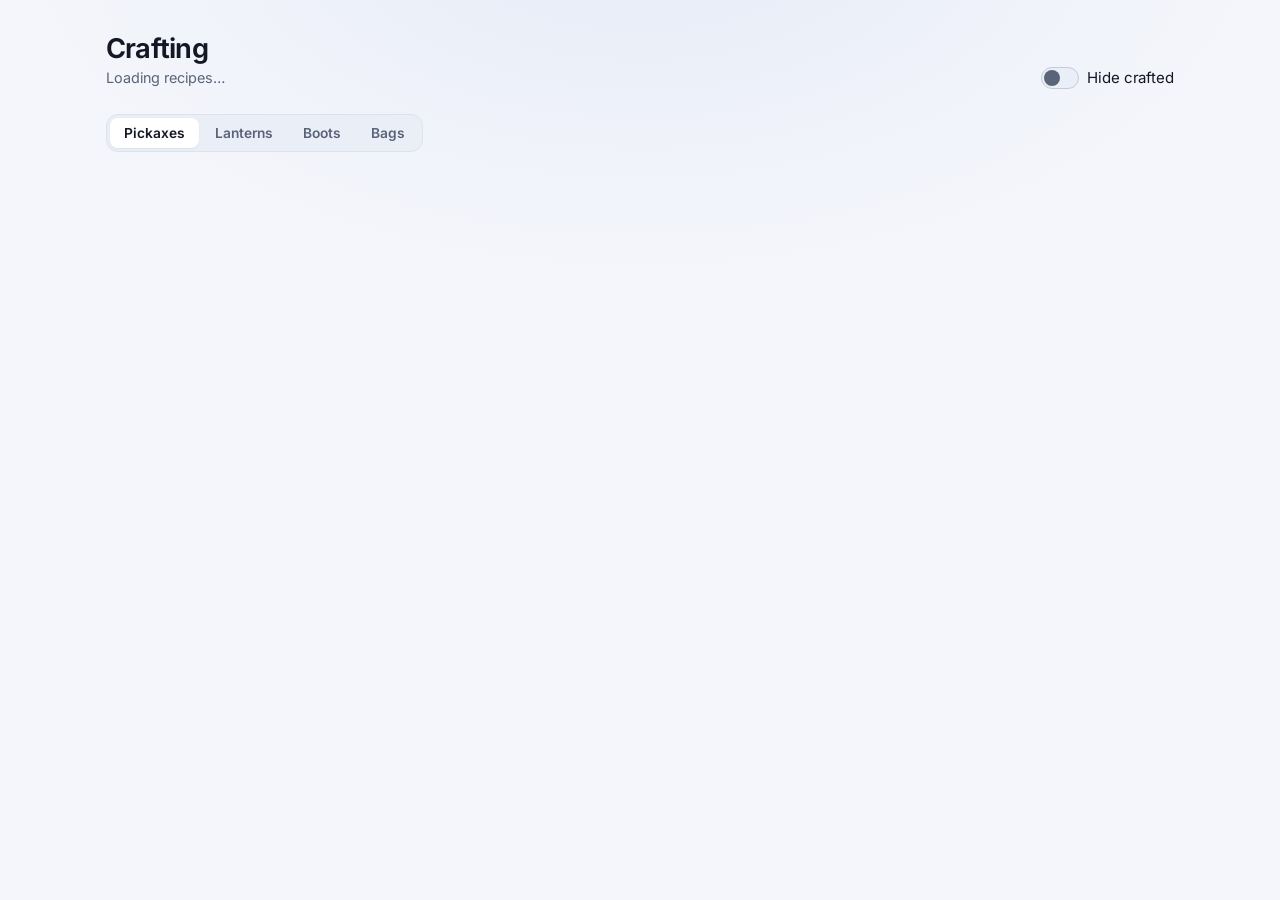
==== commit 3621f7a8: "Use self-hosted Inter for a cleaner interface The interface asked for weights like 550, 650 and 680," ====
--- a/crafting/index.html
+++ b/crafting/index.html
@@ -10,6 +10,8 @@
   <title>Crafting · Gem Incremental</title>
 
   <link rel="icon" type="image/x-icon" href="../src/assets/favicon.ico">
+  <link rel="preload" as="font" type="font/woff2"
+        href="../src/assets/fonts/inter-latin.woff2" crossorigin>
   <link rel="stylesheet" href="../src/styles/app.css">
   <link rel="stylesheet" href="./crafting.css">
 
--- a/src/styles/app.css
+++ b/src/styles/app.css
@@ -4,6 +4,43 @@
    Loaded by every page. Page specific rules live in the
    stylesheet next to that page.
    ========================================================= */
+
+
+/* =========================================================
+   0. TYPEFACE
+
+   Inter, self-hosted so the game makes no third-party request
+   and keeps working offline. One variable file covers every
+   weight, which is what lets the interface use real 550/650
+   weights instead of snapping to 400/700.
+
+   The two subsets are split by unicode-range: latin-ext is only
+   fetched if a player's text actually needs it.
+   ========================================================= */
+
+@font-face {
+  font-family: "Inter";
+  font-style: normal;
+  font-weight: 100 900;
+  font-display: swap;
+  src: url("../assets/fonts/inter-latin.woff2") format("woff2");
+  unicode-range:
+    U+0000-00FF, U+0131, U+0152-0153, U+02BB-02BC, U+02C6, U+02DA,
+    U+02DC, U+0304, U+0308, U+0329, U+2000-206F, U+20AC, U+2122,
+    U+2191, U+2193, U+2212, U+2215, U+FEFF, U+FFFD;
+}
+
+@font-face {
+  font-family: "Inter";
+  font-style: normal;
+  font-weight: 100 900;
+  font-display: swap;
+  src: url("../assets/fonts/inter-latin-ext.woff2") format("woff2");
+  unicode-range:
+    U+0100-02BA, U+02BD-02C5, U+02C7-02CC, U+02CE-02D7, U+02DD-02FF,
+    U+0304, U+0308, U+0329, U+1D00-1DBF, U+1E00-1E9F, U+1EF2-1EFF,
+    U+2020, U+20A0-20AB, U+20AD-20C0, U+2113, U+2C60-2C7F, U+A720-A7FF;
+}
 
 
 /* =========================================================
@@ -55,7 +92,7 @@
   --space-6: 32px;
   --space-7: 48px;
 
-  --font: "Segoe UI", -apple-system, BlinkMacSystemFont, "Inter",
+  --font: "Inter", -apple-system, BlinkMacSystemFont, "Segoe UI",
     Roboto, "Helvetica Neue", Arial, sans-serif;
 
   --font-mono: "SF Mono", "JetBrains Mono", "Cascadia Mono",
@@ -389,13 +426,15 @@
     0 0 26px -8px color-mix(in srgb, var(--positive) 60%, transparent);
 }
 
-/* Numbers read as readouts rather than prose. */
+/* Numbers read as instrument readouts rather than prose. Inter's
+   tabular figures do this more cleanly than dropping to a system
+   monospace, which would clash with the rest of the interface. */
 :root[data-theme="neon"] .stat__value,
 :root[data-theme="neon"] .capacity__count,
 :root[data-theme="neon"] .gem-fact__value,
 :root[data-theme="neon"] .bonus-row__val {
-  font-family: var(--font-mono);
-  letter-spacing: -0.01em;
+  font-variant-numeric: tabular-nums slashed-zero;
+  letter-spacing: 0.01em;
 }
 
 
@@ -420,6 +459,14 @@
   font-family: var(--font);
   font-size: 15px;
   line-height: 1.55;
+
+  /* Inter is drawn a touch wide for UI sizes; a small negative
+     tracking is the vendor's own recommendation. */
+  letter-spacing: -0.006em;
+
+  /* Contextual alternates clean up Inter's default ligature
+     behaviour in short labels. */
+  font-feature-settings: "cv05" 1, "cv08" 1, "calt" 1;
 
   color: var(--text);
   background-color: var(--bg);
@@ -435,18 +482,31 @@
   -webkit-font-smoothing: antialiased;
 }
 
+/* Headings tighten progressively as they grow, so the larger
+   sizes do not read as loose next to the body text. */
 h1,
 h2,
 h3 {
   margin: 0;
-  line-height: 1.25;
-  letter-spacing: -0.015em;
+  line-height: 1.22;
   font-weight: 650;
-}
-
-h1 { font-size: 1.65rem; }
-h2 { font-size: 1.1rem; }
-h3 { font-size: 0.95rem; }
+  text-wrap: balance;
+}
+
+h1 {
+  font-size: 1.7rem;
+  letter-spacing: -0.028em;
+}
+
+h2 {
+  font-size: 1.08rem;
+  letter-spacing: -0.017em;
+}
+
+h3 {
+  font-size: 0.95rem;
+  letter-spacing: -0.012em;
+}
 
 p {
   margin: 0;
@@ -471,9 +531,21 @@
   background: var(--accent-soft);
 }
 
-.num {
+/* Figures that sit in a column, or tick upward, must not shift
+   width as their digits change. */
+.num,
+.stat__value,
+.gem-fact__value,
+.capacity__count,
+.roll-button__label,
+.gem-card__val,
+.index-card__val,
+.stats-row__val,
+.bonus-row__val,
+.history__value,
+.history__meta,
+.wallet {
   font-variant-numeric: tabular-nums;
-  font-feature-settings: "tnum" 1;
 }
 
 .mono {
